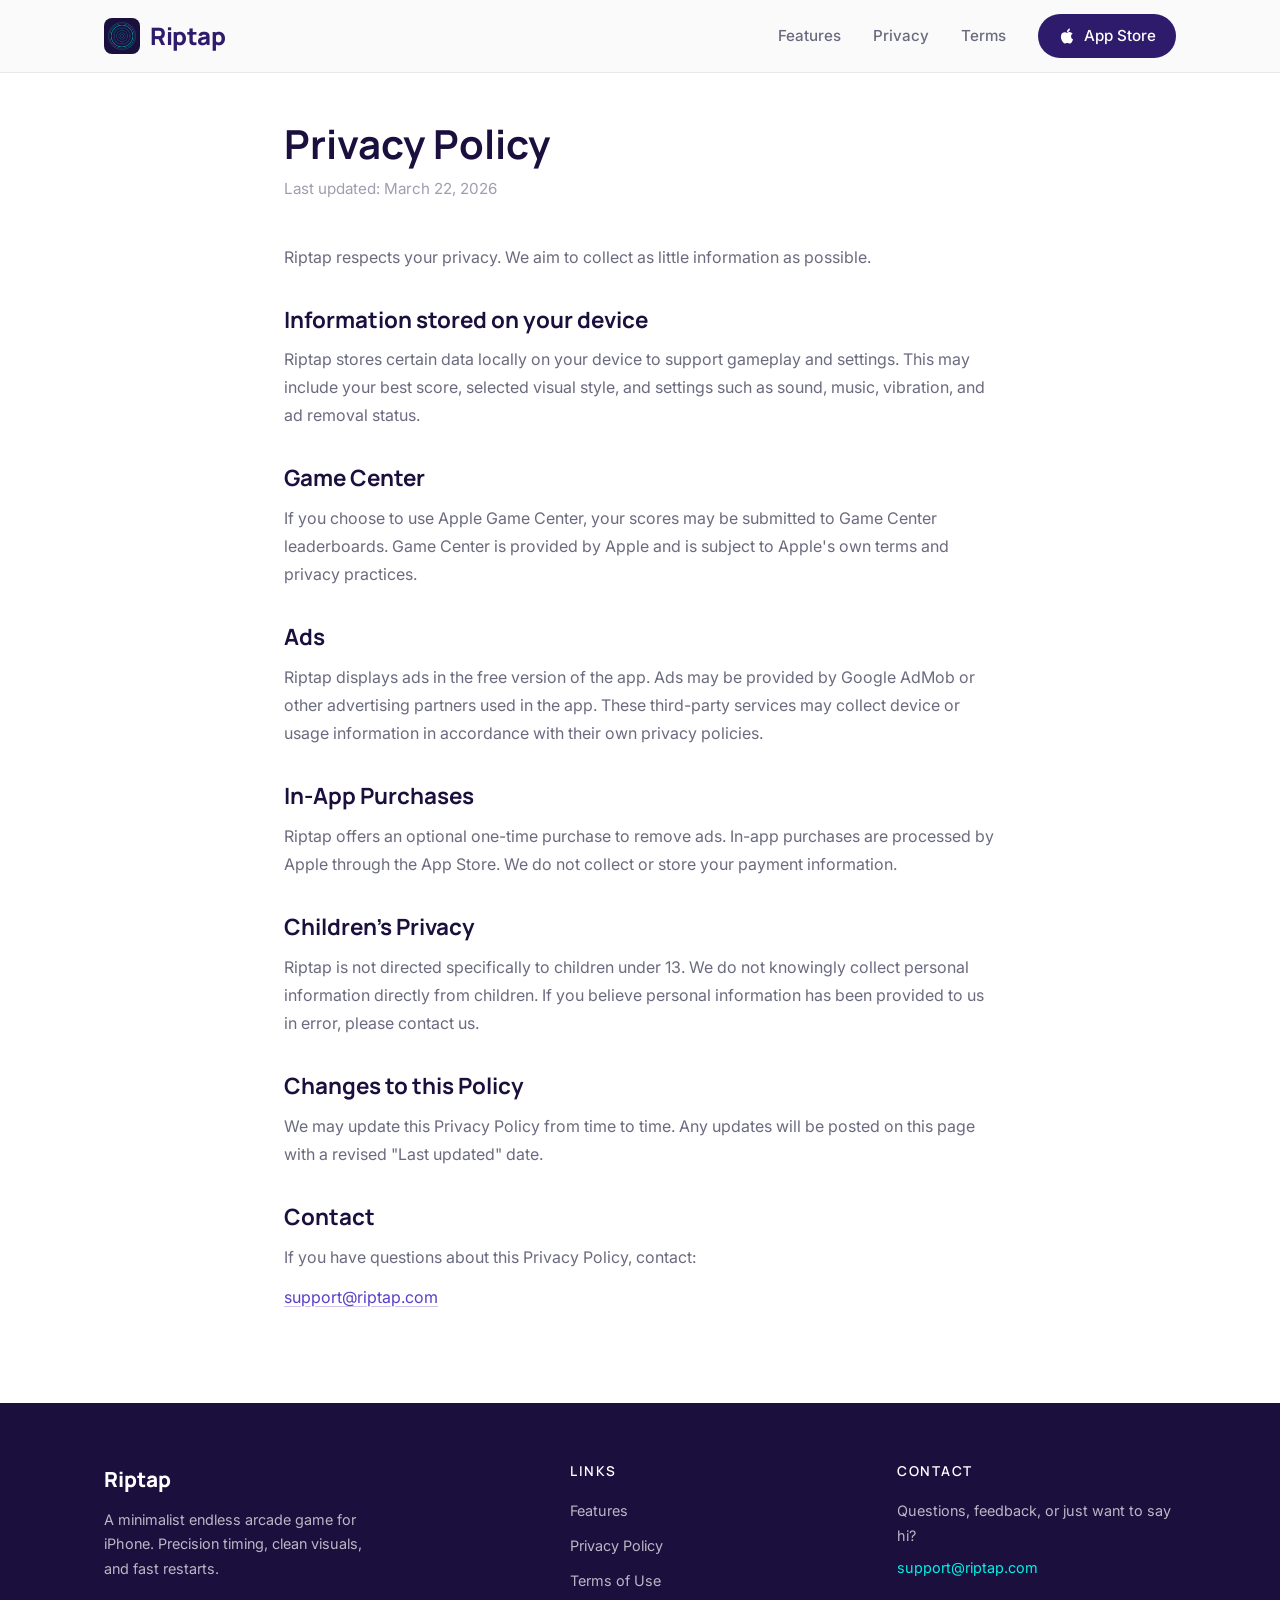
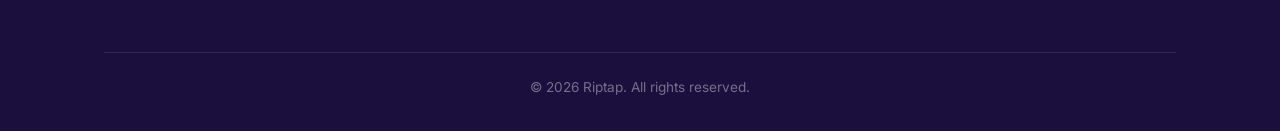
==== privacy.html @ d7c8e49d "Add app-ads.txt and update App Store links for launch Add Google AdMob app-ads.txt file and replace " ====
<!DOCTYPE html>
<html lang="en">
<head>
  <meta charset="UTF-8">
  <meta name="viewport" content="width=device-width, initial-scale=1.0">
  <title>Privacy Policy — Riptap</title>
  <meta name="description" content="Riptap Privacy Policy. Learn how we handle your data.">
  <link rel="icon" type="image/png" href="images/app-icon.png">
  <link rel="apple-touch-icon" href="images/app-icon.png">
  <link rel="preconnect" href="https://fonts.googleapis.com">
  <link rel="preconnect" href="https://fonts.gstatic.com" crossorigin>
  <link href="https://fonts.googleapis.com/css2?family=Inter:wght@400;500;600&family=Manrope:wght@700;800&display=swap" rel="stylesheet">
  <link rel="stylesheet" href="css/style.css">
</head>
<body>

  <!-- Navigation -->
  <nav class="nav">
    <div class="container">
      <a href="index.html" class="nav-brand"><img src="images/app-icon.png" alt="Riptap logo">Riptap</a>
      <div class="nav-links">
        <a href="index.html#showcase">Features</a>
        <a href="privacy.html">Privacy</a>
        <a href="terms.html">Terms</a>
        <a href="https://apps.apple.com/us/app/riptap/id6760952295" class="nav-cta">
          <svg viewBox="0 0 24 24" fill="currentColor"><path d="M18.71 19.5c-.83 1.24-1.71 2.45-3.05 2.47-1.34.03-1.77-.79-3.29-.79-1.53 0-2 .77-3.27.82-1.31.05-2.3-1.32-3.14-2.53C4.25 17 2.94 12.45 4.7 9.39c.87-1.52 2.43-2.48 4.12-2.51 1.28-.02 2.5.87 3.29.87.78 0 2.26-1.07 3.8-.91.65.03 2.47.26 3.64 1.98-.09.06-2.17 1.28-2.15 3.81.03 3.02 2.65 4.03 2.68 4.04-.03.07-.42 1.44-1.38 2.83M13 3.5c.73-.83 1.94-1.46 2.94-1.5.13 1.17-.34 2.35-1.04 3.19-.69.85-1.83 1.51-2.95 1.42-.15-1.15.41-2.35 1.05-3.11z"/></svg>
          App Store
        </a>
      </div>
      <button class="hamburger" aria-label="Toggle menu">
        <span></span>
        <span></span>
        <span></span>
      </button>
    </div>
  </nav>

  <!-- Mobile Menu -->
  <div class="mobile-menu">
    <a href="index.html#showcase">Features</a>
    <a href="privacy.html">Privacy</a>
    <a href="terms.html">Terms</a>
    <a href="https://apps.apple.com/us/app/riptap/id6760952295" class="btn-primary">
      <svg viewBox="0 0 24 24" fill="currentColor" width="22" height="22"><path d="M18.71 19.5c-.83 1.24-1.71 2.45-3.05 2.47-1.34.03-1.77-.79-3.29-.79-1.53 0-2 .77-3.27.82-1.31.05-2.3-1.32-3.14-2.53C4.25 17 2.94 12.45 4.7 9.39c.87-1.52 2.43-2.48 4.12-2.51 1.28-.02 2.5.87 3.29.87.78 0 2.26-1.07 3.8-.91.65.03 2.47.26 3.64 1.98-.09.06-2.17 1.28-2.15 3.81.03 3.02 2.65 4.03 2.68 4.04-.03.07-.42 1.44-1.38 2.83M13 3.5c.73-.83 1.94-1.46 2.94-1.5.13 1.17-.34 2.35-1.04 3.19-.69.85-1.83 1.51-2.95 1.42-.15-1.15.41-2.35 1.05-3.11z"/></svg>
      Download on App Store
    </a>
  </div>

  <!-- Privacy Policy Content -->
  <main class="legal-page">
    <div class="container">
      <h1>Privacy Policy</h1>
      <p class="legal-updated">Last updated: March 22, 2026</p>

      <p>Riptap respects your privacy. We aim to collect as little information as possible.</p>

      <h2>Information stored on your device</h2>
      <p>Riptap stores certain data locally on your device to support gameplay and settings. This may include your best score, selected visual style, and settings such as sound, music, vibration, and ad removal status.</p>

      <h2>Game Center</h2>
      <p>If you choose to use Apple Game Center, your scores may be submitted to Game Center leaderboards. Game Center is provided by Apple and is subject to Apple's own terms and privacy practices.</p>

      <h2>Ads</h2>
      <p>Riptap displays ads in the free version of the app. Ads may be provided by Google AdMob or other advertising partners used in the app. These third-party services may collect device or usage information in accordance with their own privacy policies.</p>

      <h2>In-App Purchases</h2>
      <p>Riptap offers an optional one-time purchase to remove ads. In-app purchases are processed by Apple through the App Store. We do not collect or store your payment information.</p>

      <h2>Children's Privacy</h2>
      <p>Riptap is not directed specifically to children under 13. We do not knowingly collect personal information directly from children. If you believe personal information has been provided to us in error, please contact us.</p>

      <h2>Changes to this Policy</h2>
      <p>We may update this Privacy Policy from time to time. Any updates will be posted on this page with a revised "Last updated" date.</p>

      <h2>Contact</h2>
      <p>If you have questions about this Privacy Policy, contact:</p>
      <p><a href="mailto:support@riptap.com">support@riptap.com</a></p>
    </div>
  </main>

  <!-- Footer -->
  <footer class="footer">
    <div class="container">
      <div class="footer-grid">
        <div>
          <div class="footer-brand">Riptap</div>
          <p class="footer-desc">A minimalist endless arcade game for iPhone. Precision timing, clean visuals, and fast restarts.</p>
        </div>
        <div class="footer-col">
          <h4>Links</h4>
          <a href="index.html#showcase">Features</a>
          <a href="privacy.html">Privacy Policy</a>
          <a href="terms.html">Terms of Use</a>
        </div>
        <div class="footer-col">
          <h4>Contact</h4>
          <p>Questions, feedback, or just want to say hi?</p>
          <a href="mailto:support@riptap.com" class="footer-email">support@riptap.com</a>
        </div>
      </div>
      <div class="footer-bottom">
        <span>&copy; 2026 Riptap. All rights reserved.</span>
      </div>
    </div>
  </footer>

  <script src="js/main.js"></script>
</body>
</html>
---- css/style.css ----
/* ============================================
   Riptap — Stylesheet
   Light theme with indigo/purple + neon cyan accents
   ============================================ */

:root {
  --bg: #FAFAFA;
  --bg-white: #FFFFFF;
  --bg-tint: #F3F1FC;           /* light purple tint for sections */
  --indigo: #1A0F3D;            /* dark indigo from app */
  --indigo-mid: #2E1B6B;        /* mid indigo */
  --purple: #5A3EC8;            /* vibrant purple */
  --cyan: #00F2E6;              /* neon cyan accent */
  --cyan-dark: #00C9BE;         /* slightly muted cyan */
  --text-primary: #1A1A2E;      /* near-black with purple tint */
  --text-secondary: #6B6B80;
  --text-muted: #9E9EB0;
  --border: rgba(26, 15, 61, 0.08);
  --radius: 12px;
  --radius-lg: 20px;
  --shadow: 0 2px 16px rgba(26, 15, 61, 0.06);
  --shadow-hover: 0 8px 32px rgba(26, 15, 61, 0.12);
  --transition: 0.3s ease;
}

/* --- Reset & Base --- */
*, *::before, *::after {
  margin: 0;
  padding: 0;
  box-sizing: border-box;
}

html {
  scroll-behavior: smooth;
  -webkit-text-size-adjust: 100%;
}

body {
  font-family: 'Inter', sans-serif;
  color: var(--text-primary);
  background: var(--bg);
  line-height: 1.6;
  overflow-x: hidden;
}

h1, h2, h3, h4 {
  font-family: 'Manrope', sans-serif;
  font-weight: 700;
  line-height: 1.2;
}

a {
  text-decoration: none;
  color: inherit;
}

img {
  max-width: 100%;
  display: block;
}

ul {
  list-style: none;
}

/* --- Container --- */
.container {
  width: 100%;
  max-width: 1120px;
  margin: 0 auto;
  padding: 0 24px;
}

/* --- Navigation --- */
.nav {
  position: fixed;
  top: 0;
  left: 0;
  right: 0;
  z-index: 1000;
  background: rgba(250, 250, 250, 0.9);
  backdrop-filter: blur(16px);
  -webkit-backdrop-filter: blur(16px);
  border-bottom: 1px solid var(--border);
}

.nav .container {
  display: flex;
  align-items: center;
  justify-content: space-between;
  height: 72px;
}

.nav-brand {
  display: flex;
  align-items: center;
  gap: 10px;
  font-family: 'Manrope', sans-serif;
  font-size: 1.5rem;
  font-weight: 800;
  color: var(--indigo-mid);
  letter-spacing: -0.5px;
}

.nav-brand img {
  width: 36px;
  height: 36px;
  border-radius: 8px;
}

.nav-links {
  display: flex;
  align-items: center;
  gap: 32px;
}

.nav-links a {
  font-size: 0.95rem;
  font-weight: 500;
  color: var(--text-secondary);
  transition: color var(--transition);
}

.nav-links a:hover {
  color: var(--indigo);
}

.nav-cta {
  display: inline-flex;
  align-items: center;
  gap: 8px;
  background: var(--indigo-mid);
  color: #FFFFFF !important;
  padding: 10px 20px;
  border-radius: 50px;
  font-size: 0.9rem;
  font-weight: 600;
  transition: background var(--transition), transform var(--transition), box-shadow var(--transition);
}

.nav-cta:hover {
  background: var(--purple);
  transform: translateY(-1px);
  box-shadow: 0 4px 16px rgba(90, 62, 200, 0.3);
}

.nav-cta svg {
  width: 18px;
  height: 18px;
}

/* Hamburger */
.hamburger {
  display: none;
  flex-direction: column;
  gap: 5px;
  background: none;
  border: none;
  cursor: pointer;
  padding: 4px;
}

.hamburger span {
  display: block;
  width: 24px;
  height: 2px;
  background: var(--indigo);
  border-radius: 2px;
  transition: transform var(--transition), opacity var(--transition);
}

.hamburger.active span:nth-child(1) {
  transform: translateY(7px) rotate(45deg);
}

.hamburger.active span:nth-child(2) {
  opacity: 0;
}

.hamburger.active span:nth-child(3) {
  transform: translateY(-7px) rotate(-45deg);
}

/* --- Hero Section --- */
.hero {
  position: relative;
  padding: 160px 0 100px;
  background: linear-gradient(180deg, var(--bg-white) 0%, var(--bg-tint) 100%);
  overflow: hidden;
}

.hero-content {
  text-align: center;
  max-width: 700px;
  margin: 0 auto;
  position: relative;
  z-index: 2;
}

.hero h1 {
  font-size: 3.5rem;
  letter-spacing: -1.5px;
  margin-bottom: 20px;
  color: var(--indigo);
}

.hero h1 .accent {
  background: linear-gradient(135deg, var(--purple) 0%, var(--cyan-dark) 100%);
  -webkit-background-clip: text;
  -webkit-text-fill-color: transparent;
  background-clip: text;
}

.hero p {
  font-size: 1.2rem;
  color: var(--text-secondary);
  max-width: 520px;
  margin: 0 auto 40px;
}

.hero-buttons {
  display: flex;
  justify-content: center;
  gap: 16px;
  flex-wrap: wrap;
}

.btn-primary {
  display: inline-flex;
  align-items: center;
  gap: 10px;
  background: var(--indigo-mid);
  color: #FFFFFF;
  padding: 16px 32px;
  border-radius: 50px;
  font-size: 1rem;
  font-weight: 600;
  transition: background var(--transition), transform var(--transition), box-shadow var(--transition);
  border: none;
  cursor: pointer;
}

.btn-primary:hover {
  background: var(--purple);
  transform: translateY(-2px);
  box-shadow: 0 8px 28px rgba(90, 62, 200, 0.35);
}

.btn-primary svg {
  width: 22px;
  height: 22px;
}

/* hero-app-icon removed — logo now in nav */

/* Background orbs */
.orb {
  position: absolute;
  border-radius: 50%;
  filter: blur(100px);
  pointer-events: none;
}

.orb-1 {
  width: 500px;
  height: 500px;
  background: var(--bg-tint);
  top: -150px;
  right: -200px;
  opacity: 0.8;
}

.orb-2 {
  width: 400px;
  height: 400px;
  background: rgba(0, 242, 230, 0.08);
  bottom: -150px;
  left: -150px;
  opacity: 1;
}

/* --- Showcase Section (Features + Screenshots merged) --- */
.showcase {
  padding: 100px 0;
  background: var(--bg-white);
}

.showcase .section-header {
  text-align: center;
  margin-bottom: 64px;
}

.showcase .section-header h2 {
  font-size: 2.5rem;
  letter-spacing: -0.5px;
  margin-bottom: 12px;
  color: var(--indigo);
}

.showcase .section-header p {
  font-size: 1.1rem;
  color: var(--text-secondary);
  max-width: 500px;
  margin: 0 auto;
}

.showcase-row {
  display: grid;
  grid-template-columns: 1fr 1fr;
  gap: 64px;
  align-items: center;
}

.showcase-row.reverse {
  direction: rtl;
}

.showcase-row.reverse > * {
  direction: ltr;
}

.showcase-details {
  display: flex;
  flex-direction: column;
  gap: 28px;
}

.showcase-item {
  display: flex;
  gap: 16px;
  align-items: flex-start;
}

.showcase-icon {
  flex-shrink: 0;
  width: 48px;
  height: 48px;
  background: var(--bg-tint);
  border: 1px solid var(--border);
  border-radius: 14px;
  display: flex;
  align-items: center;
  justify-content: center;
  color: var(--cyan-dark);
}

.showcase-item h3 {
  font-size: 1.1rem;
  margin-bottom: 4px;
  color: var(--indigo);
}

.showcase-item p {
  font-size: 0.95rem;
  color: var(--text-secondary);
  line-height: 1.6;
}

.showcase-screenshot {
  display: flex;
  justify-content: center;
}

.screenshot-placeholder {
  width: 280px;
  height: 560px;
  background: linear-gradient(160deg, var(--indigo), #2E1B6B);
  border-radius: 32px;
  display: flex;
  align-items: center;
  justify-content: center;
  color: rgba(255, 255, 255, 0.35);
  font-family: 'Manrope', sans-serif;
  font-size: 1rem;
  font-weight: 600;
  box-shadow: 0 20px 60px rgba(26, 15, 61, 0.2);
  position: relative;
  overflow: hidden;
}

.screenshot-placeholder::before {
  content: '';
  position: absolute;
  top: 0;
  left: 0;
  right: 0;
  height: 36px;
  background: rgba(0, 0, 0, 0.15);
  border-radius: 32px 32px 0 0;
}

/* Carousel within showcase */
.carousel {
  position: relative;
  width: 320px;
  overflow: hidden;
}

.carousel-track {
  display: flex;
  transition: transform 0.5s ease;
}

.carousel-slide {
  flex: 0 0 100%;
  display: flex;
  justify-content: center;
}

.carousel-dots {
  display: flex;
  justify-content: center;
  gap: 8px;
  margin-top: 20px;
}

.carousel-dot {
  width: 8px;
  height: 8px;
  border-radius: 50%;
  background: var(--text-muted);
  border: none;
  cursor: pointer;
  transition: background var(--transition), transform var(--transition);
  padding: 0;
}

.carousel-dot.active {
  background: var(--purple);
  transform: scale(1.3);
}

/* --- Footer --- */
.footer {
  padding: 60px 0 32px;
  background: var(--indigo);
  color: rgba(255, 255, 255, 0.7);
}

.footer-grid {
  display: grid;
  grid-template-columns: 1.5fr 1fr 1fr;
  gap: 48px;
  margin-bottom: 48px;
}

.footer-brand {
  font-family: 'Manrope', sans-serif;
  font-size: 1.3rem;
  font-weight: 800;
  color: #FFFFFF;
  margin-bottom: 12px;
}

.footer-desc {
  font-size: 0.9rem;
  max-width: 280px;
  line-height: 1.7;
}

.footer-col h4 {
  color: #FFFFFF;
  font-size: 0.85rem;
  margin-bottom: 20px;
  text-transform: uppercase;
  letter-spacing: 1.5px;
  font-weight: 600;
}

.footer-col a {
  display: block;
  font-size: 0.9rem;
  margin-bottom: 12px;
  transition: color var(--transition);
}

.footer-col a:hover {
  color: var(--cyan);
}

.footer-col p {
  font-size: 0.9rem;
  margin-bottom: 8px;
  line-height: 1.7;
}

.footer-email {
  color: var(--cyan) !important;
  transition: opacity var(--transition);
}

.footer-email:hover {
  opacity: 0.8;
}

.footer-bottom {
  border-top: 1px solid rgba(255, 255, 255, 0.1);
  padding-top: 24px;
  text-align: center;
  font-size: 0.85rem;
  color: rgba(255, 255, 255, 0.4);
}

/* --- Legal Pages (Privacy, Terms) --- */
.legal-page {
  padding: 120px 0 80px;
  min-height: 100vh;
  background: var(--bg-white);
}

.legal-page .container {
  max-width: 760px;
}

.legal-page h1 {
  font-size: 2.5rem;
  margin-bottom: 8px;
  color: var(--indigo);
}

.legal-page .legal-updated {
  color: var(--text-muted);
  font-size: 0.95rem;
  margin-bottom: 40px;
}

.legal-page h2 {
  font-size: 1.4rem;
  margin-top: 36px;
  margin-bottom: 12px;
  color: var(--indigo);
}

.legal-page p,
.legal-page li {
  font-size: 1rem;
  line-height: 1.75;
  color: var(--text-secondary);
  margin-bottom: 12px;
}

.legal-page ul {
  list-style: disc;
  padding-left: 24px;
  margin-bottom: 16px;
}

.legal-page ul li::marker {
  color: var(--purple);
}

.legal-page a {
  color: var(--purple);
  text-decoration: underline;
  text-decoration-color: rgba(90, 62, 200, 0.3);
  text-underline-offset: 3px;
}

.legal-page a:hover {
  text-decoration-color: var(--purple);
}

/* --- Scroll Reveal Animation --- */
.reveal {
  opacity: 0;
  transform: translateY(30px);
  transition: opacity 0.6s ease, transform 0.6s ease;
}

.reveal.visible {
  opacity: 1;
  transform: translateY(0);
}

/* --- Mobile Menu --- */
.mobile-menu {
  display: none;
  position: fixed;
  top: 72px;
  left: 0;
  right: 0;
  bottom: 0;
  background: rgba(250, 250, 250, 0.97);
  backdrop-filter: blur(16px);
  -webkit-backdrop-filter: blur(16px);
  z-index: 999;
  flex-direction: column;
  align-items: center;
  justify-content: center;
  gap: 32px;
}

.mobile-menu.open {
  display: flex;
}

.mobile-menu a {
  font-family: 'Manrope', sans-serif;
  font-size: 1.5rem;
  font-weight: 600;
  color: var(--indigo);
  transition: color var(--transition);
}

.mobile-menu a:hover {
  color: var(--purple);
}

/* --- Responsive --- */

@media (max-width: 768px) {
  .nav-links {
    display: none;
  }

  .hamburger {
    display: flex;
  }

  .hero {
    padding: 130px 0 80px;
  }

  .hero h1 {
    font-size: 2.5rem;
  }

  .hero p {
    font-size: 1.05rem;
  }

  .showcase .section-header h2 {
    font-size: 2rem;
  }

  .showcase-row {
    grid-template-columns: 1fr;
    gap: 48px;
  }

  .showcase-row.reverse {
    direction: ltr;
  }

  .showcase-screenshot {
    order: -1;
  }

  .carousel {
    margin: 0 auto;
  }

  .footer-grid {
    grid-template-columns: 1fr;
    gap: 32px;
  }

  .footer-bottom {
    text-align: center;
  }

  .screenshot-placeholder {
    width: 240px;
    height: 480px;
  }

  .carousel {
    width: 280px;
  }

  .legal-page h1 {
    font-size: 2rem;
  }
}

@media (max-width: 480px) {
  .hero h1 {
    font-size: 2rem;
  }

  .hero p {
    font-size: 0.95rem;
  }

  .showcase .section-header h2 {
    font-size: 1.75rem;
  }

  .screenshot-placeholder {
    width: 200px;
    height: 400px;
  }

  .carousel {
    width: 240px;
  }
}
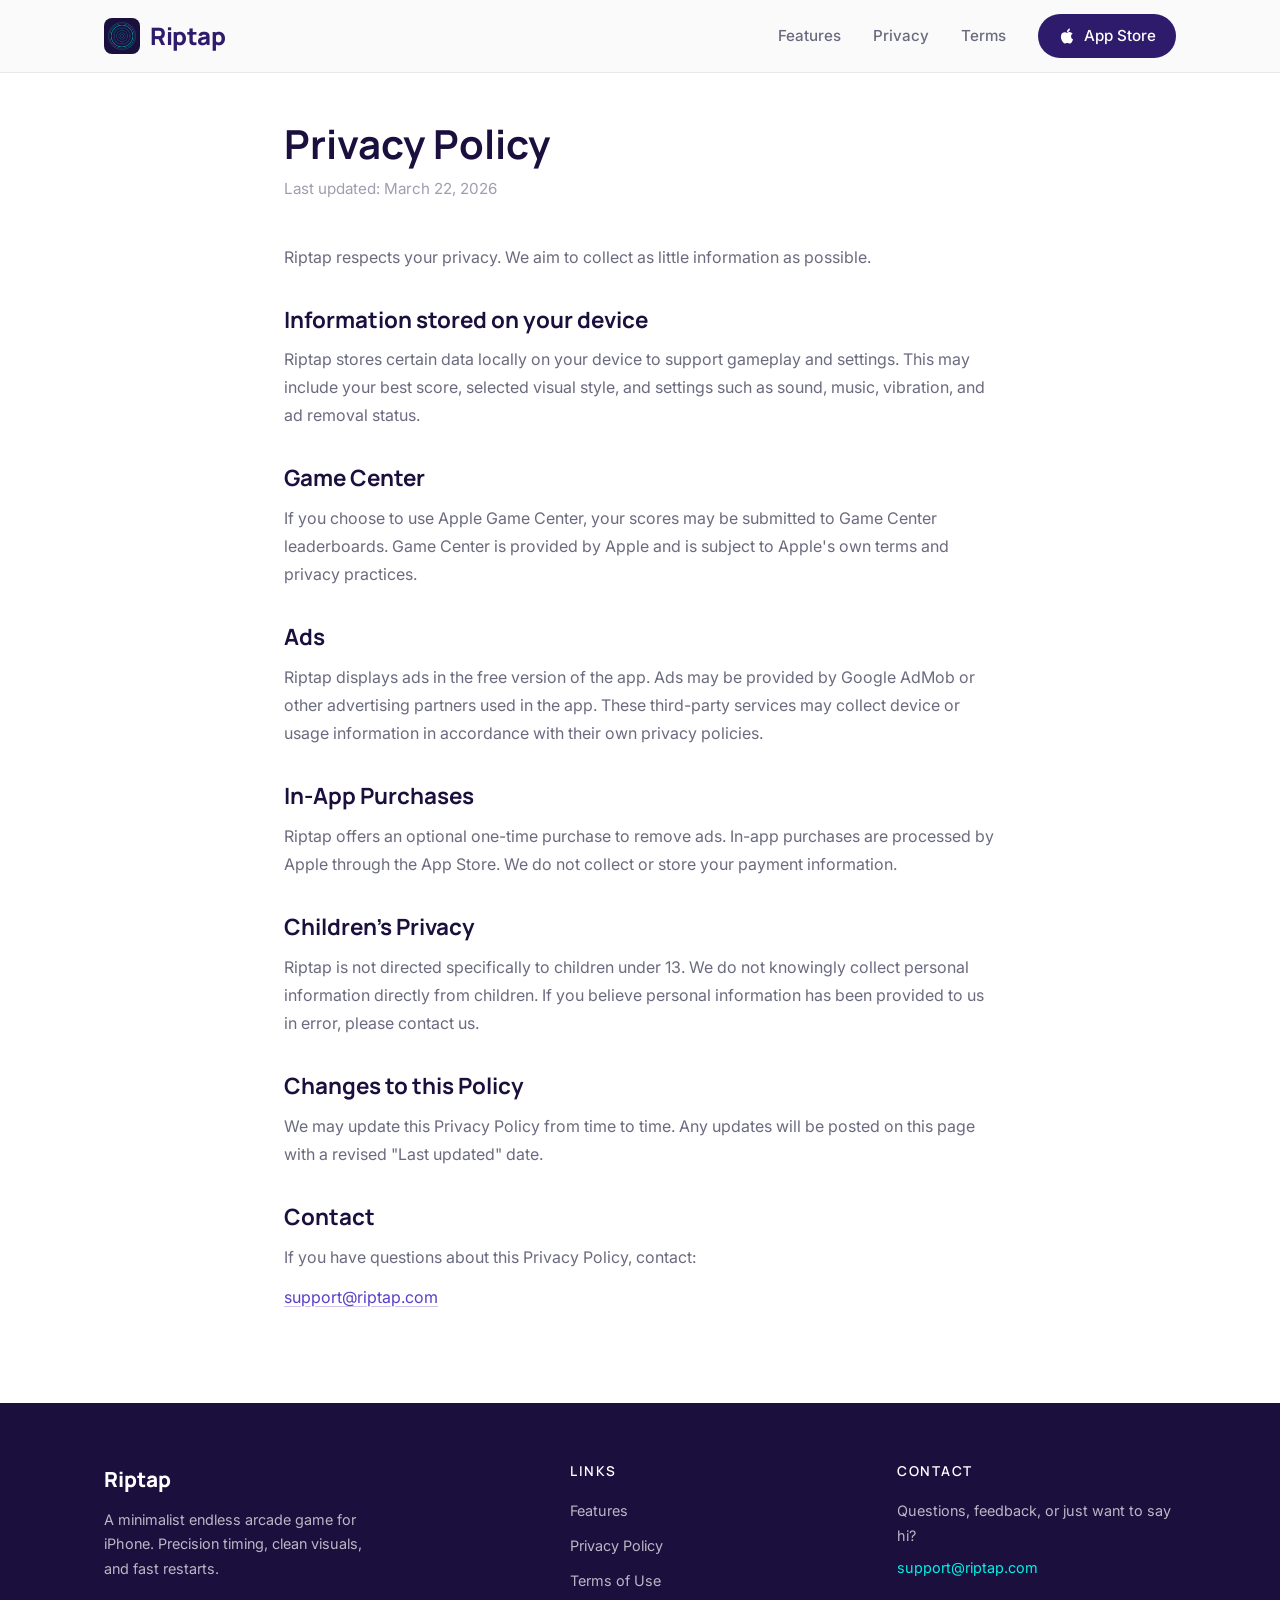
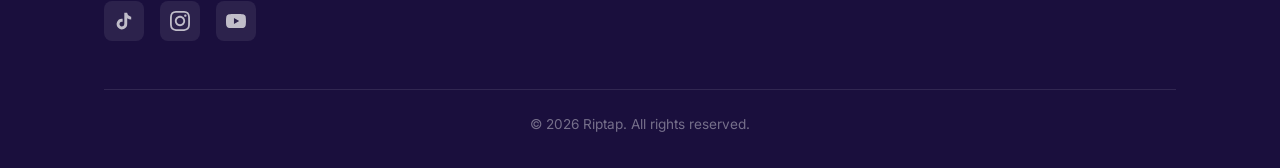
==== commit 53051403: "Add social media links to footer Add TikTok, Instagram, and YouTube icons with links to the footer a" ====
--- a/privacy.html
+++ b/privacy.html
@@ -85,6 +85,23 @@
         <div>
           <div class="footer-brand">Riptap</div>
           <p class="footer-desc">A minimalist endless arcade game for iPhone. Precision timing, clean visuals, and fast restarts.</p>
+          <div class="footer-social">
+            <a href="https://www.tiktok.com/@riptapgame" target="_blank" rel="noopener noreferrer" aria-label="TikTok">
+              <svg width="20" height="20" viewBox="0 0 24 24" fill="currentColor">
+                <path d="M19.59 6.69a4.83 4.83 0 0 1-3.77-4.25V2h-3.45v13.67a2.89 2.89 0 0 1-5.2 1.74 2.89 2.89 0 0 1 2.31-4.64 2.93 2.93 0 0 1 .88.13V9.4a6.84 6.84 0 0 0-1-.05A6.33 6.33 0 0 0 5 20.1a6.34 6.34 0 0 0 10.86-4.43v-7a8.16 8.16 0 0 0 4.77 1.52v-3.4a4.85 4.85 0 0 1-1-.1z"/>
+              </svg>
+            </a>
+            <a href="https://www.instagram.com/riptapgame/" target="_blank" rel="noopener noreferrer" aria-label="Instagram">
+              <svg width="20" height="20" viewBox="0 0 24 24" fill="currentColor">
+                <path d="M12 2.163c3.204 0 3.584.012 4.85.07 3.252.148 4.771 1.691 4.919 4.919.058 1.265.069 1.645.069 4.849 0 3.205-.012 3.584-.069 4.849-.149 3.225-1.664 4.771-4.919 4.919-1.266.058-1.644.07-4.85.07-3.204 0-3.584-.012-4.849-.07-3.26-.149-4.771-1.699-4.919-4.92-.058-1.265-.07-1.644-.07-4.849 0-3.204.013-3.583.07-4.849.149-3.227 1.664-4.771 4.919-4.919 1.266-.057 1.645-.069 4.849-.069zm0-2.163c-3.259 0-3.667.014-4.947.072-4.358.2-6.78 2.618-6.98 6.98-.059 1.281-.073 1.689-.073 4.948 0 3.259.014 3.668.072 4.948.2 4.358 2.618 6.78 6.98 6.98 1.281.058 1.689.072 4.948.072 3.259 0 3.668-.014 4.948-.072 4.354-.2 6.782-2.618 6.979-6.98.059-1.28.073-1.689.073-4.948 0-3.259-.014-3.667-.072-4.947-.196-4.354-2.617-6.78-6.979-6.98-1.281-.059-1.69-.073-4.949-.073zm0 5.838c-3.403 0-6.162 2.759-6.162 6.162s2.759 6.163 6.162 6.163 6.162-2.759 6.162-6.163c0-3.403-2.759-6.162-6.162-6.162zm0 10.162c-2.209 0-4-1.79-4-4 0-2.209 1.791-4 4-4s4 1.791 4 4c0 2.21-1.791 4-4 4zm6.406-11.845c-.796 0-1.441.645-1.441 1.44s.645 1.44 1.441 1.44c.795 0 1.439-.645 1.439-1.44s-.644-1.44-1.439-1.44z"/>
+              </svg>
+            </a>
+            <a href="https://www.youtube.com/@riptapgame" target="_blank" rel="noopener noreferrer" aria-label="YouTube">
+              <svg width="20" height="20" viewBox="0 0 24 24" fill="currentColor">
+                <path d="M23.498 6.186a3.016 3.016 0 0 0-2.122-2.136C19.505 3.545 12 3.545 12 3.545s-7.505 0-9.377.505A3.017 3.017 0 0 0 .502 6.186C0 8.07 0 12 0 12s0 3.93.502 5.814a3.016 3.016 0 0 0 2.122 2.136c1.871.505 9.376.505 9.376.505s7.505 0 9.377-.505a3.015 3.015 0 0 0 2.122-2.136C24 15.93 24 12 24 12s0-3.93-.502-5.814zM9.545 15.568V8.432L15.818 12l-6.273 3.568z"/>
+              </svg>
+            </a>
+          </div>
         </div>
         <div class="footer-col">
           <h4>Links</h4>
--- a/css/style.css
+++ b/css/style.css
@@ -493,6 +493,30 @@
   opacity: 0.8;
 }
 
+.footer-social {
+  display: flex;
+  gap: 16px;
+  margin-top: 20px;
+}
+
+.footer-social a {
+  display: flex;
+  align-items: center;
+  justify-content: center;
+  width: 40px;
+  height: 40px;
+  background: rgba(255, 255, 255, 0.08);
+  border-radius: 8px;
+  color: rgba(255, 255, 255, 0.7);
+  transition: background var(--transition), color var(--transition), transform var(--transition);
+}
+
+.footer-social a:hover {
+  background: rgba(0, 242, 230, 0.15);
+  color: var(--cyan);
+  transform: translateY(-2px);
+}
+
 .footer-bottom {
   border-top: 1px solid rgba(255, 255, 255, 0.1);
   padding-top: 24px;
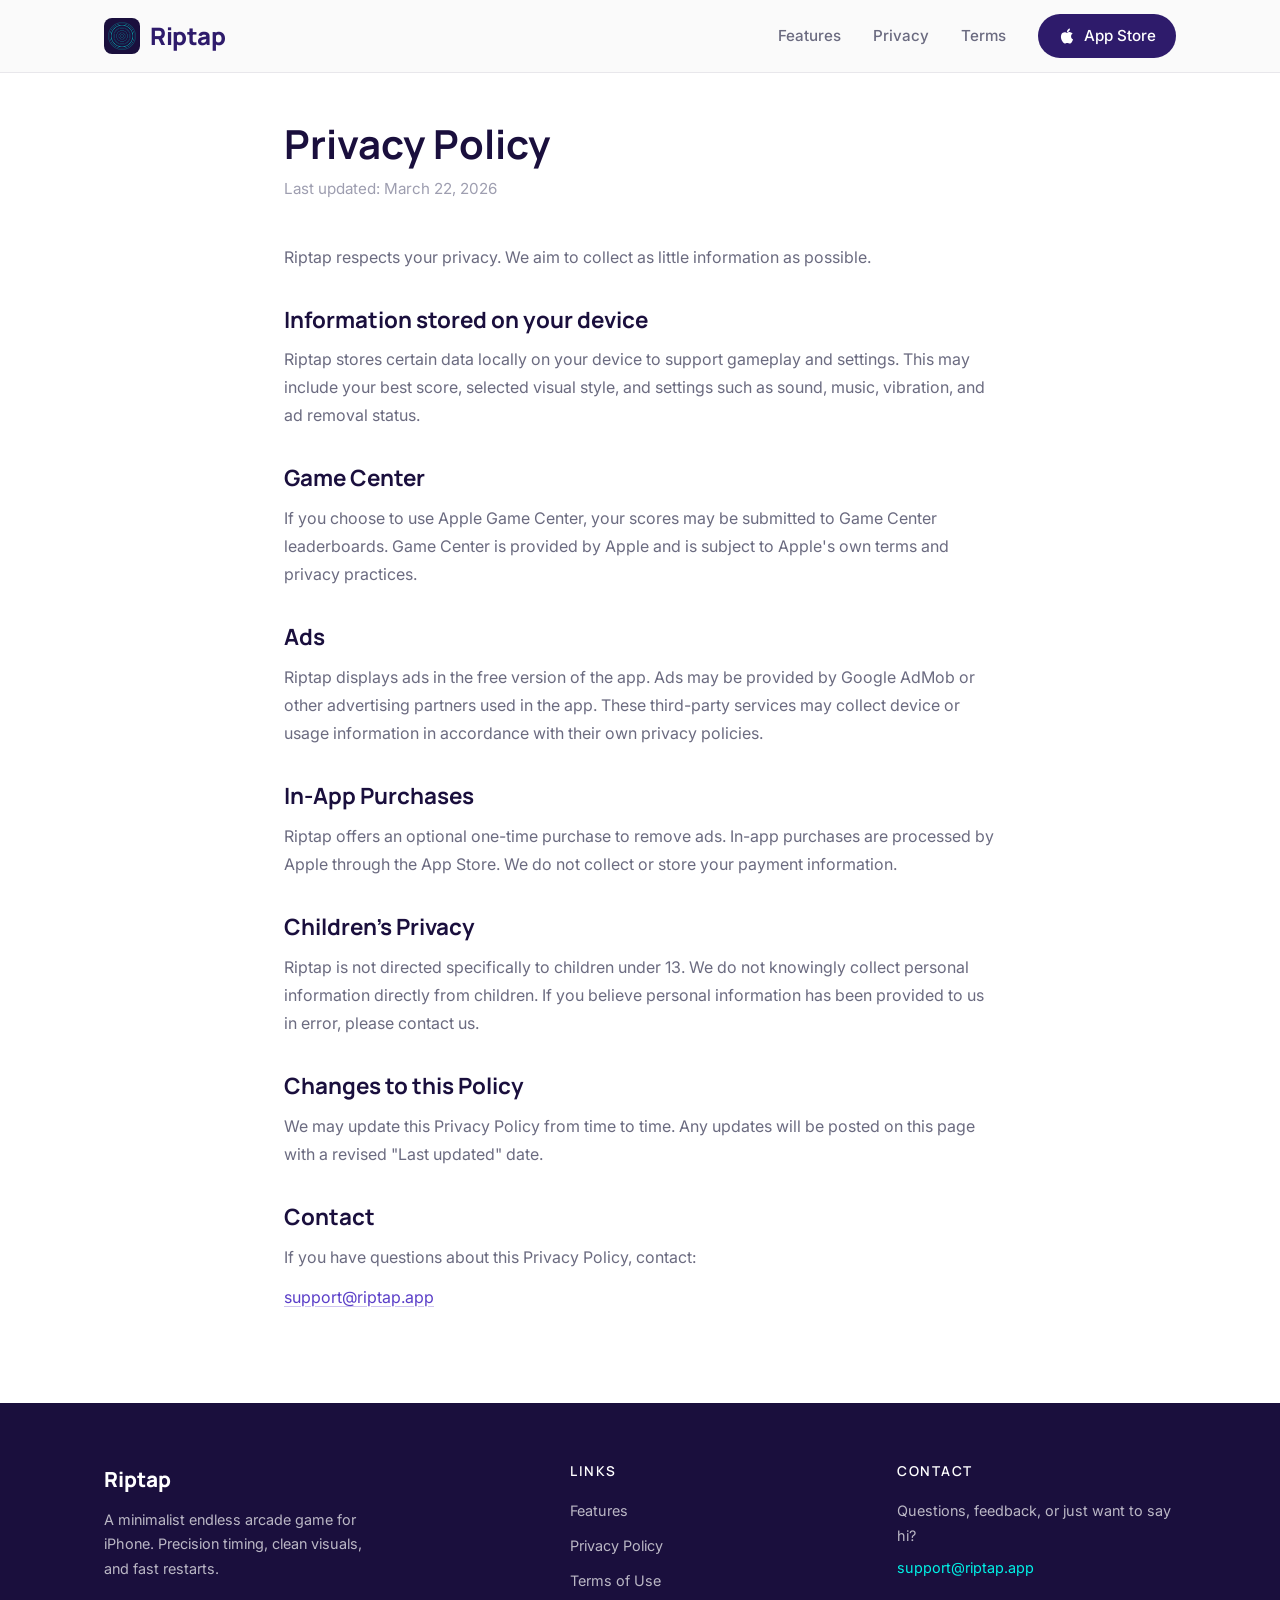
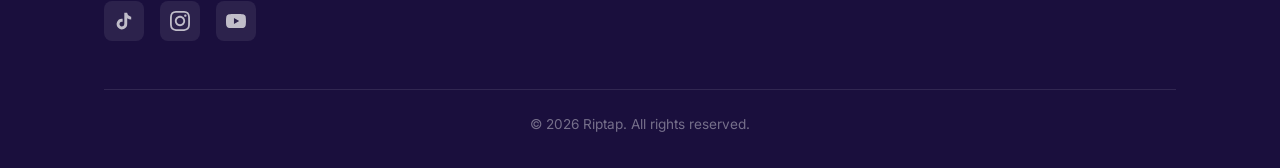
==== commit 2459219e: "Migrate website from riptap.com to riptap.app" ====
--- a/privacy.html
+++ b/privacy.html
@@ -74,7 +74,7 @@
 
       <h2>Contact</h2>
       <p>If you have questions about this Privacy Policy, contact:</p>
-      <p><a href="mailto:support@riptap.com">support@riptap.com</a></p>
+      <p><a href="mailto:support@riptap.app">support@riptap.app</a></p>
     </div>
   </main>
 
@@ -112,7 +112,7 @@
         <div class="footer-col">
           <h4>Contact</h4>
           <p>Questions, feedback, or just want to say hi?</p>
-          <a href="mailto:support@riptap.com" class="footer-email">support@riptap.com</a>
+          <a href="mailto:support@riptap.app" class="footer-email">support@riptap.app</a>
         </div>
       </div>
       <div class="footer-bottom">
--- a/css/style.css
+++ b/css/style.css
@@ -359,6 +359,7 @@
 .showcase-screenshot {
   display: flex;
   justify-content: center;
+  align-items: center;
 }
 
 .screenshot-placeholder {
@@ -389,10 +390,20 @@
   border-radius: 32px 32px 0 0;
 }
 
+.screenshot-img {
+  width: 100%;
+  max-width: 320px;
+  height: auto;
+  border-radius: 24px;
+  box-shadow: 0 20px 60px rgba(26, 15, 61, 0.25);
+  display: block;
+}
+
 /* Carousel within showcase */
 .carousel {
   position: relative;
-  width: 320px;
+  width: 100%;
+  max-width: 400px;
   overflow: hidden;
 }
 
@@ -405,29 +416,44 @@
   flex: 0 0 100%;
   display: flex;
   justify-content: center;
+  align-items: center;
 }
 
 .carousel-dots {
   display: flex;
   justify-content: center;
-  gap: 8px;
-  margin-top: 20px;
+  gap: 12px;
+  margin-top: 28px;
+  margin-bottom: 20px;
 }
 
 .carousel-dot {
-  width: 8px;
-  height: 8px;
+  width: 10px;
+  height: 10px;
+  border-radius: 50%;
+  background: transparent;
+  border: none;
+  cursor: pointer;
+  padding: 8px;
+  position: relative;
+}
+
+.carousel-dot::before {
+  content: '';
+  position: absolute;
+  top: 50%;
+  left: 50%;
+  transform: translate(-50%, -50%);
+  width: 10px;
+  height: 10px;
   border-radius: 50%;
   background: var(--text-muted);
-  border: none;
-  cursor: pointer;
   transition: background var(--transition), transform var(--transition);
-  padding: 0;
-}
-
-.carousel-dot.active {
+}
+
+.carousel-dot.active::before {
   background: var(--purple);
-  transform: scale(1.3);
+  transform: translate(-50%, -50%) scale(1.3);
 }
 
 /* --- Footer --- */
@@ -688,8 +714,18 @@
     height: 480px;
   }
 
+  .screenshot-img {
+    max-width: 280px;
+  }
+
   .carousel {
-    width: 280px;
+    max-width: 300px;
+  }
+
+  .carousel-dots {
+    gap: 10px;
+    margin-top: 24px;
+    margin-bottom: 18px;
   }
 
   .legal-page h1 {
@@ -715,7 +751,28 @@
     height: 400px;
   }
 
+  .screenshot-img {
+    max-width: 240px;
+  }
+
   .carousel {
-    width: 240px;
-  }
-}
+    max-width: 260px;
+  }
+
+  .carousel-dots {
+    gap: 8px;
+    margin-top: 20px;
+    margin-bottom: 16px;
+  }
+
+  .carousel-dot {
+    padding: 6px;
+    width: 8px;
+    height: 8px;
+  }
+
+  .carousel-dot::before {
+    width: 8px;
+    height: 8px;
+  }
+}
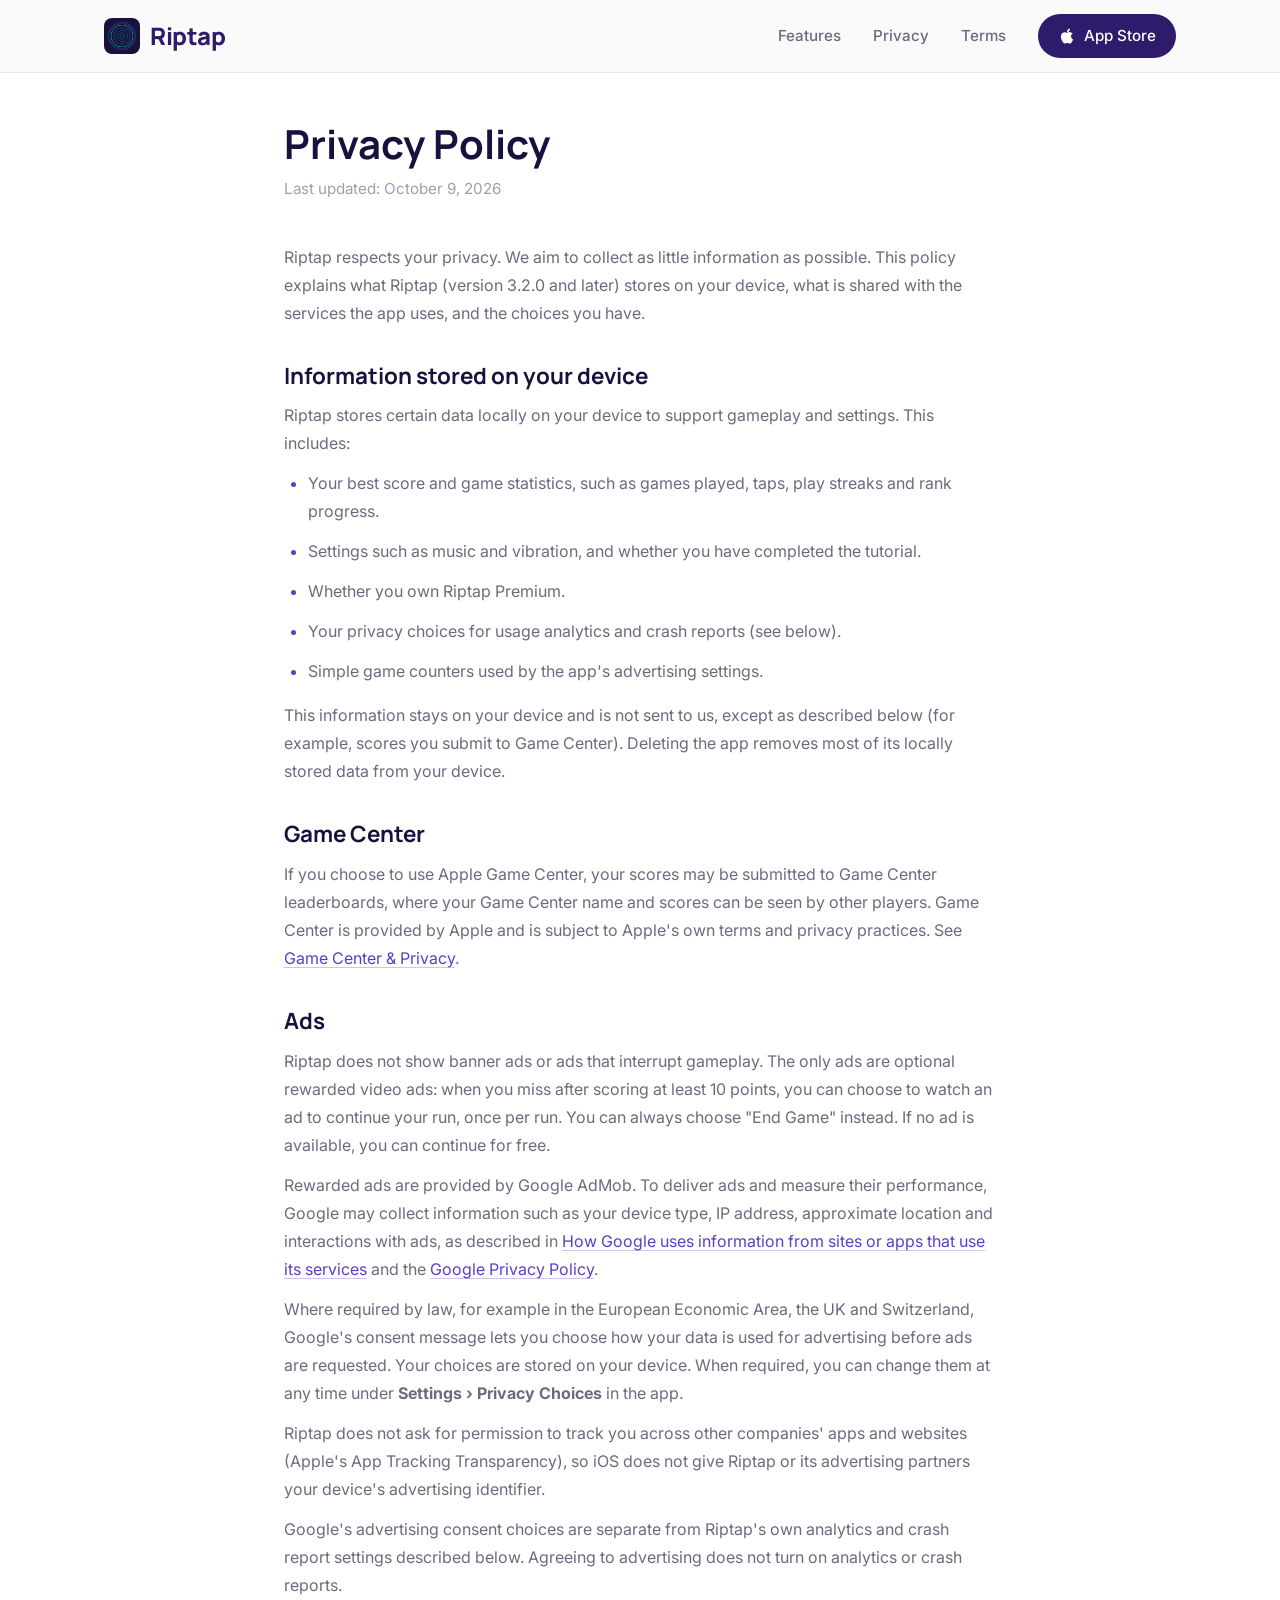
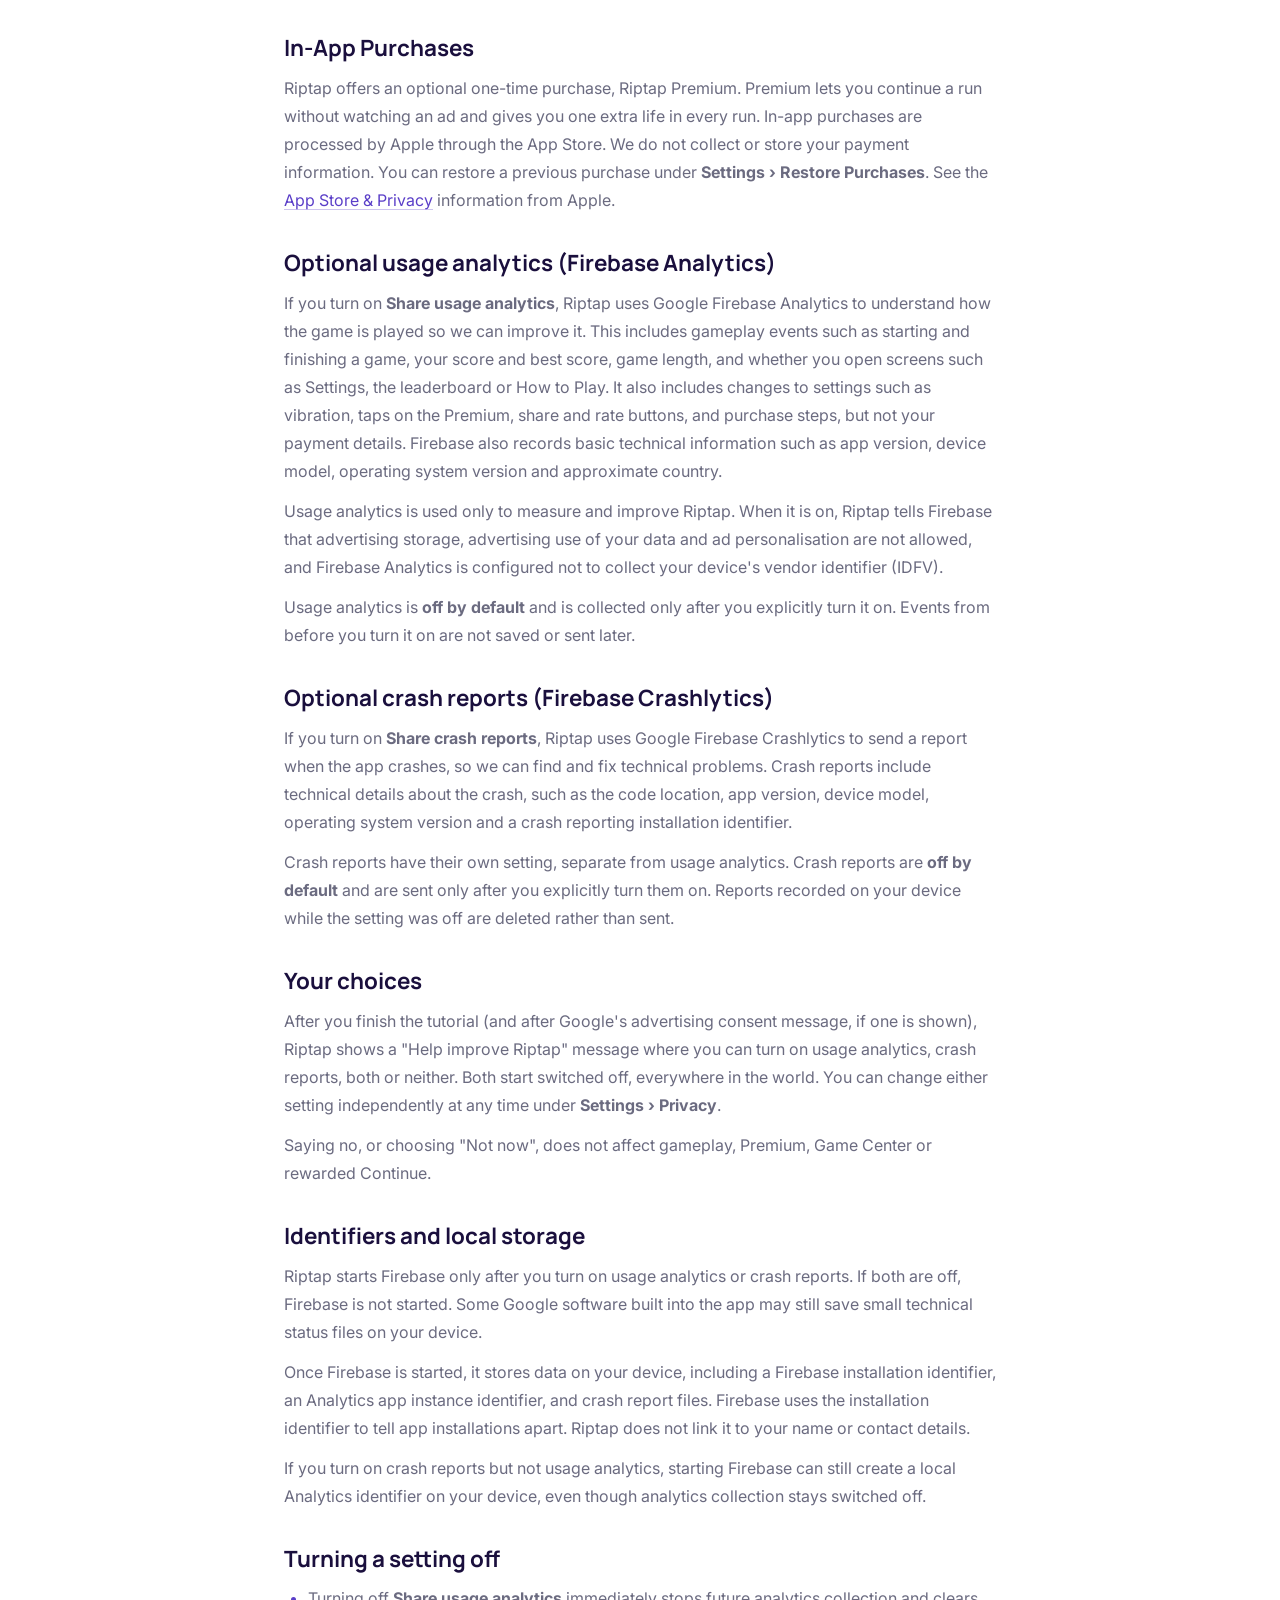
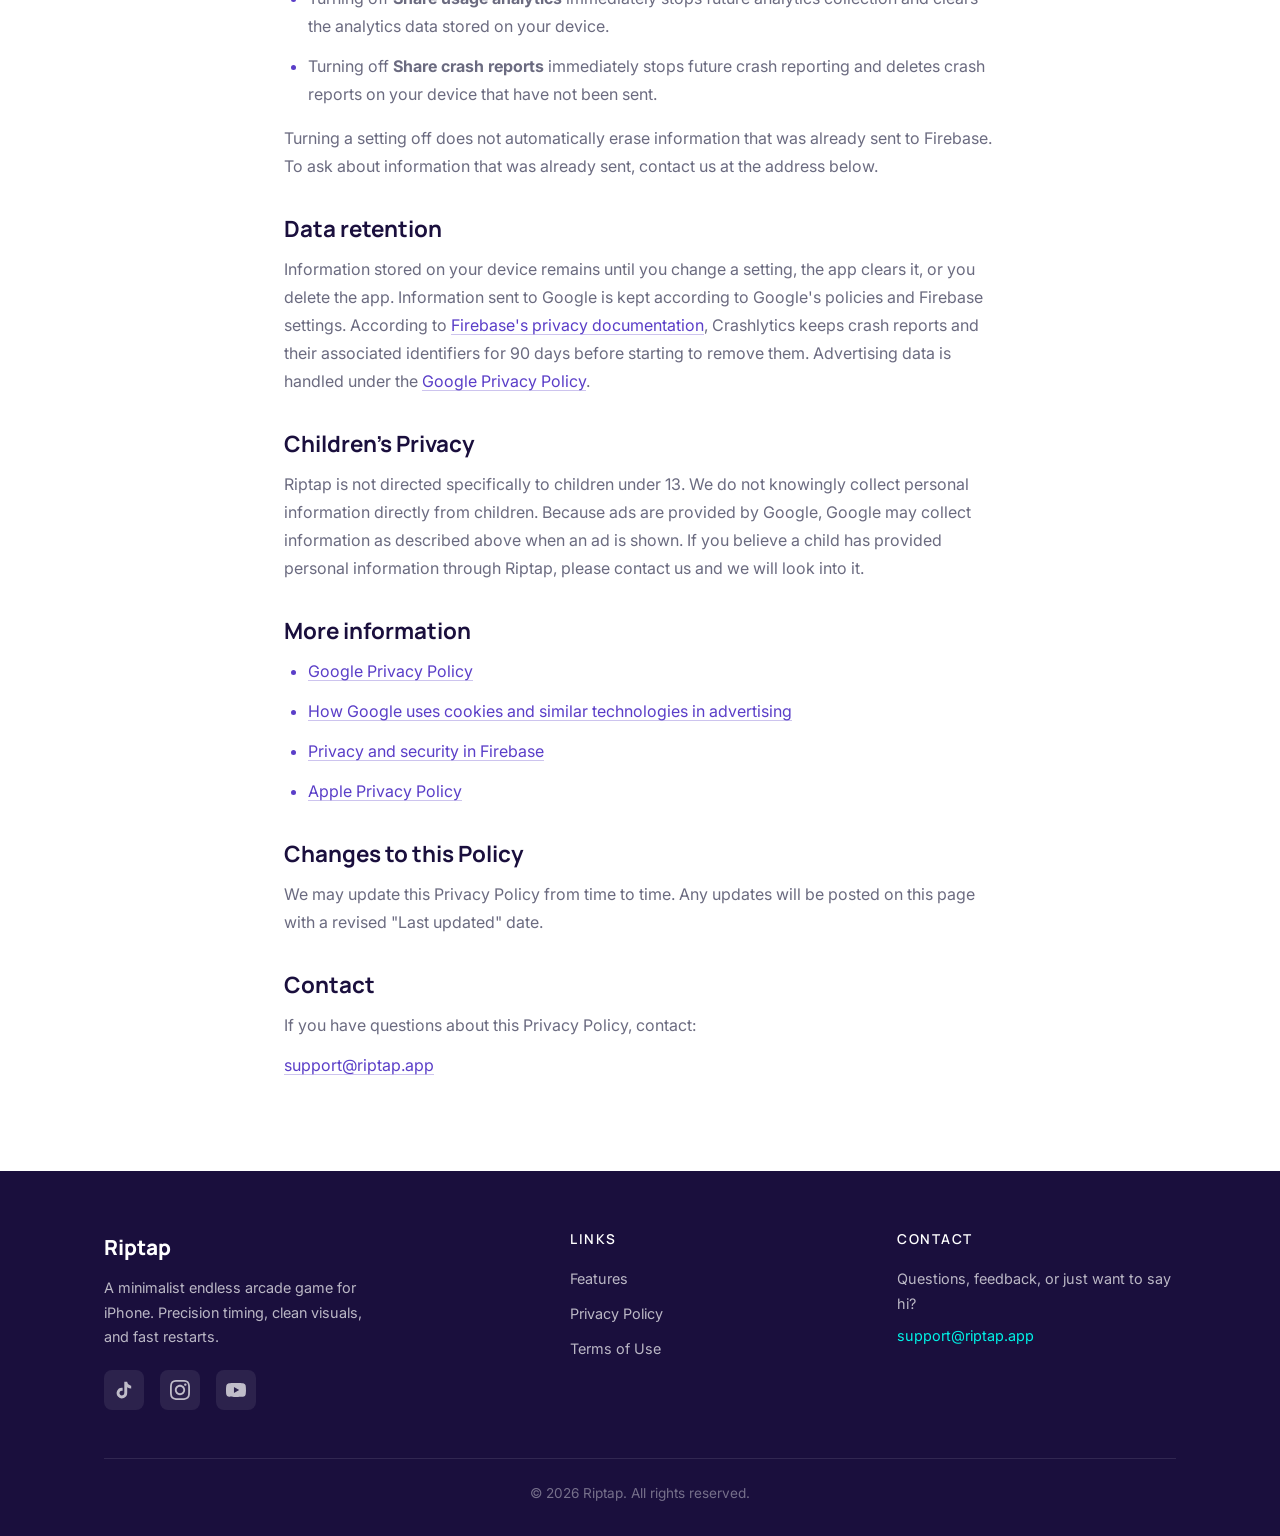
==== commit 3d1a35cb: "Update privacy policy for Riptap 3.2.0 (optional analytics, crash reports, rewarded ads, Premium)" ====
--- a/privacy.html
+++ b/privacy.html
@@ -50,24 +50,72 @@
   <main class="legal-page">
     <div class="container">
       <h1>Privacy Policy</h1>
-      <p class="legal-updated">Last updated: March 22, 2026</p>
+      <p class="legal-updated">Last updated: October 9, 2026</p>
 
-      <p>Riptap respects your privacy. We aim to collect as little information as possible.</p>
+      <p>Riptap respects your privacy. We aim to collect as little information as possible. This policy explains what Riptap (version 3.2.0 and later) stores on your device, what is shared with the services the app uses, and the choices you have.</p>
 
       <h2>Information stored on your device</h2>
-      <p>Riptap stores certain data locally on your device to support gameplay and settings. This may include your best score, selected visual style, and settings such as sound, music, vibration, and ad removal status.</p>
+      <p>Riptap stores certain data locally on your device to support gameplay and settings. This includes:</p>
+      <ul>
+        <li>Your best score and game statistics, such as games played, taps, play streaks and rank progress.</li>
+        <li>Settings such as music and vibration, and whether you have completed the tutorial.</li>
+        <li>Whether you own Riptap Premium.</li>
+        <li>Your privacy choices for usage analytics and crash reports (see below).</li>
+        <li>Simple game counters used by the app's advertising settings.</li>
+      </ul>
+      <p>This information stays on your device and is not sent to us, except as described below (for example, scores you submit to Game Center). Deleting the app removes most of its locally stored data from your device.</p>
 
       <h2>Game Center</h2>
-      <p>If you choose to use Apple Game Center, your scores may be submitted to Game Center leaderboards. Game Center is provided by Apple and is subject to Apple's own terms and privacy practices.</p>
+      <p>If you choose to use Apple Game Center, your scores may be submitted to Game Center leaderboards, where your Game Center name and scores can be seen by other players. Game Center is provided by Apple and is subject to Apple's own terms and privacy practices. See <a href="https://www.apple.com/legal/privacy/data/en/game-center/" target="_blank" rel="noopener noreferrer">Game Center &amp; Privacy</a>.</p>
 
       <h2>Ads</h2>
-      <p>Riptap displays ads in the free version of the app. Ads may be provided by Google AdMob or other advertising partners used in the app. These third-party services may collect device or usage information in accordance with their own privacy policies.</p>
+      <p>Riptap does not show banner ads or ads that interrupt gameplay. The only ads are optional rewarded video ads: when you miss after scoring at least 10 points, you can choose to watch an ad to continue your run, once per run. You can always choose "End Game" instead. If no ad is available, you can continue for free.</p>
+      <p>Rewarded ads are provided by Google AdMob. To deliver ads and measure their performance, Google may collect information such as your device type, IP address, approximate location and interactions with ads, as described in <a href="https://policies.google.com/technologies/partner-sites" target="_blank" rel="noopener noreferrer">How Google uses information from sites or apps that use its services</a> and the <a href="https://policies.google.com/privacy" target="_blank" rel="noopener noreferrer">Google Privacy Policy</a>.</p>
+      <p>Where required by law, for example in the European Economic Area, the UK and Switzerland, Google's consent message lets you choose how your data is used for advertising before ads are requested. Your choices are stored on your device. When required, you can change them at any time under <strong>Settings &rsaquo; Privacy Choices</strong> in the app.</p>
+      <p>Riptap does not ask for permission to track you across other companies' apps and websites (Apple's App Tracking Transparency), so iOS does not give Riptap or its advertising partners your device's advertising identifier.</p>
+      <p>Google's advertising consent choices are separate from Riptap's own analytics and crash report settings described below. Agreeing to advertising does not turn on analytics or crash reports.</p>
 
       <h2>In-App Purchases</h2>
-      <p>Riptap offers an optional one-time purchase to remove ads. In-app purchases are processed by Apple through the App Store. We do not collect or store your payment information.</p>
+      <p>Riptap offers an optional one-time purchase, Riptap Premium. Premium lets you continue a run without watching an ad and gives you one extra life in every run. In-app purchases are processed by Apple through the App Store. We do not collect or store your payment information. You can restore a previous purchase under <strong>Settings &rsaquo; Restore Purchases</strong>. See the <a href="https://www.apple.com/legal/privacy/data/en/app-store/" target="_blank" rel="noopener noreferrer">App Store &amp; Privacy</a> information from Apple.</p>
+
+      <h2>Optional usage analytics (Firebase Analytics)</h2>
+      <p>If you turn on <strong>Share usage analytics</strong>, Riptap uses Google Firebase Analytics to understand how the game is played so we can improve it. This includes gameplay events such as starting and finishing a game, your score and best score, game length, and whether you open screens such as Settings, the leaderboard or How to Play. It also includes changes to settings such as vibration, taps on the Premium, share and rate buttons, and purchase steps, but not your payment details. Firebase also records basic technical information such as app version, device model, operating system version and approximate country.</p>
+      <p>Usage analytics is used only to measure and improve Riptap. When it is on, Riptap tells Firebase that advertising storage, advertising use of your data and ad personalisation are not allowed, and Firebase Analytics is configured not to collect your device's vendor identifier (IDFV).</p>
+      <p>Usage analytics is <strong>off by default</strong> and is collected only after you explicitly turn it on. Events from before you turn it on are not saved or sent later.</p>
+
+      <h2>Optional crash reports (Firebase Crashlytics)</h2>
+      <p>If you turn on <strong>Share crash reports</strong>, Riptap uses Google Firebase Crashlytics to send a report when the app crashes, so we can find and fix technical problems. Crash reports include technical details about the crash, such as the code location, app version, device model, operating system version and a crash reporting installation identifier.</p>
+      <p>Crash reports have their own setting, separate from usage analytics. Crash reports are <strong>off by default</strong> and are sent only after you explicitly turn them on. Reports recorded on your device while the setting was off are deleted rather than sent.</p>
+
+      <h2>Your choices</h2>
+      <p>After you finish the tutorial (and after Google's advertising consent message, if one is shown), Riptap shows a "Help improve Riptap" message where you can turn on usage analytics, crash reports, both or neither. Both start switched off, everywhere in the world. You can change either setting independently at any time under <strong>Settings &rsaquo; Privacy</strong>.</p>
+      <p>Saying no, or choosing "Not now", does not affect gameplay, Premium, Game Center or rewarded Continue.</p>
+
+      <h2>Identifiers and local storage</h2>
+      <p>Riptap starts Firebase only after you turn on usage analytics or crash reports. If both are off, Firebase is not started. Some Google software built into the app may still save small technical status files on your device.</p>
+      <p>Once Firebase is started, it stores data on your device, including a Firebase installation identifier, an Analytics app instance identifier, and crash report files. Firebase uses the installation identifier to tell app installations apart. Riptap does not link it to your name or contact details.</p>
+      <p>If you turn on crash reports but not usage analytics, starting Firebase can still create a local Analytics identifier on your device, even though analytics collection stays switched off.</p>
+
+      <h2>Turning a setting off</h2>
+      <ul>
+        <li>Turning off <strong>Share usage analytics</strong> immediately stops future analytics collection and clears the analytics data stored on your device.</li>
+        <li>Turning off <strong>Share crash reports</strong> immediately stops future crash reporting and deletes crash reports on your device that have not been sent.</li>
+      </ul>
+      <p>Turning a setting off does not automatically erase information that was already sent to Firebase. To ask about information that was already sent, contact us at the address below.</p>
+
+      <h2>Data retention</h2>
+      <p>Information stored on your device remains until you change a setting, the app clears it, or you delete the app. Information sent to Google is kept according to Google's policies and Firebase settings. According to <a href="https://firebase.google.com/support/privacy" target="_blank" rel="noopener noreferrer">Firebase's privacy documentation</a>, Crashlytics keeps crash reports and their associated identifiers for 90 days before starting to remove them. Advertising data is handled under the <a href="https://policies.google.com/privacy" target="_blank" rel="noopener noreferrer">Google Privacy Policy</a>.</p>
 
       <h2>Children's Privacy</h2>
-      <p>Riptap is not directed specifically to children under 13. We do not knowingly collect personal information directly from children. If you believe personal information has been provided to us in error, please contact us.</p>
+      <p>Riptap is not directed specifically to children under 13. We do not knowingly collect personal information directly from children. Because ads are provided by Google, Google may collect information as described above when an ad is shown. If you believe a child has provided personal information through Riptap, please contact us and we will look into it.</p>
+
+      <h2>More information</h2>
+      <ul>
+        <li><a href="https://policies.google.com/privacy" target="_blank" rel="noopener noreferrer">Google Privacy Policy</a></li>
+        <li><a href="https://policies.google.com/technologies/ads" target="_blank" rel="noopener noreferrer">How Google uses cookies and similar technologies in advertising</a></li>
+        <li><a href="https://firebase.google.com/support/privacy" target="_blank" rel="noopener noreferrer">Privacy and security in Firebase</a></li>
+        <li><a href="https://www.apple.com/legal/privacy/" target="_blank" rel="noopener noreferrer">Apple Privacy Policy</a></li>
+      </ul>
 
       <h2>Changes to this Policy</h2>
       <p>We may update this Privacy Policy from time to time. Any updates will be posted on this page with a revised "Last updated" date.</p>
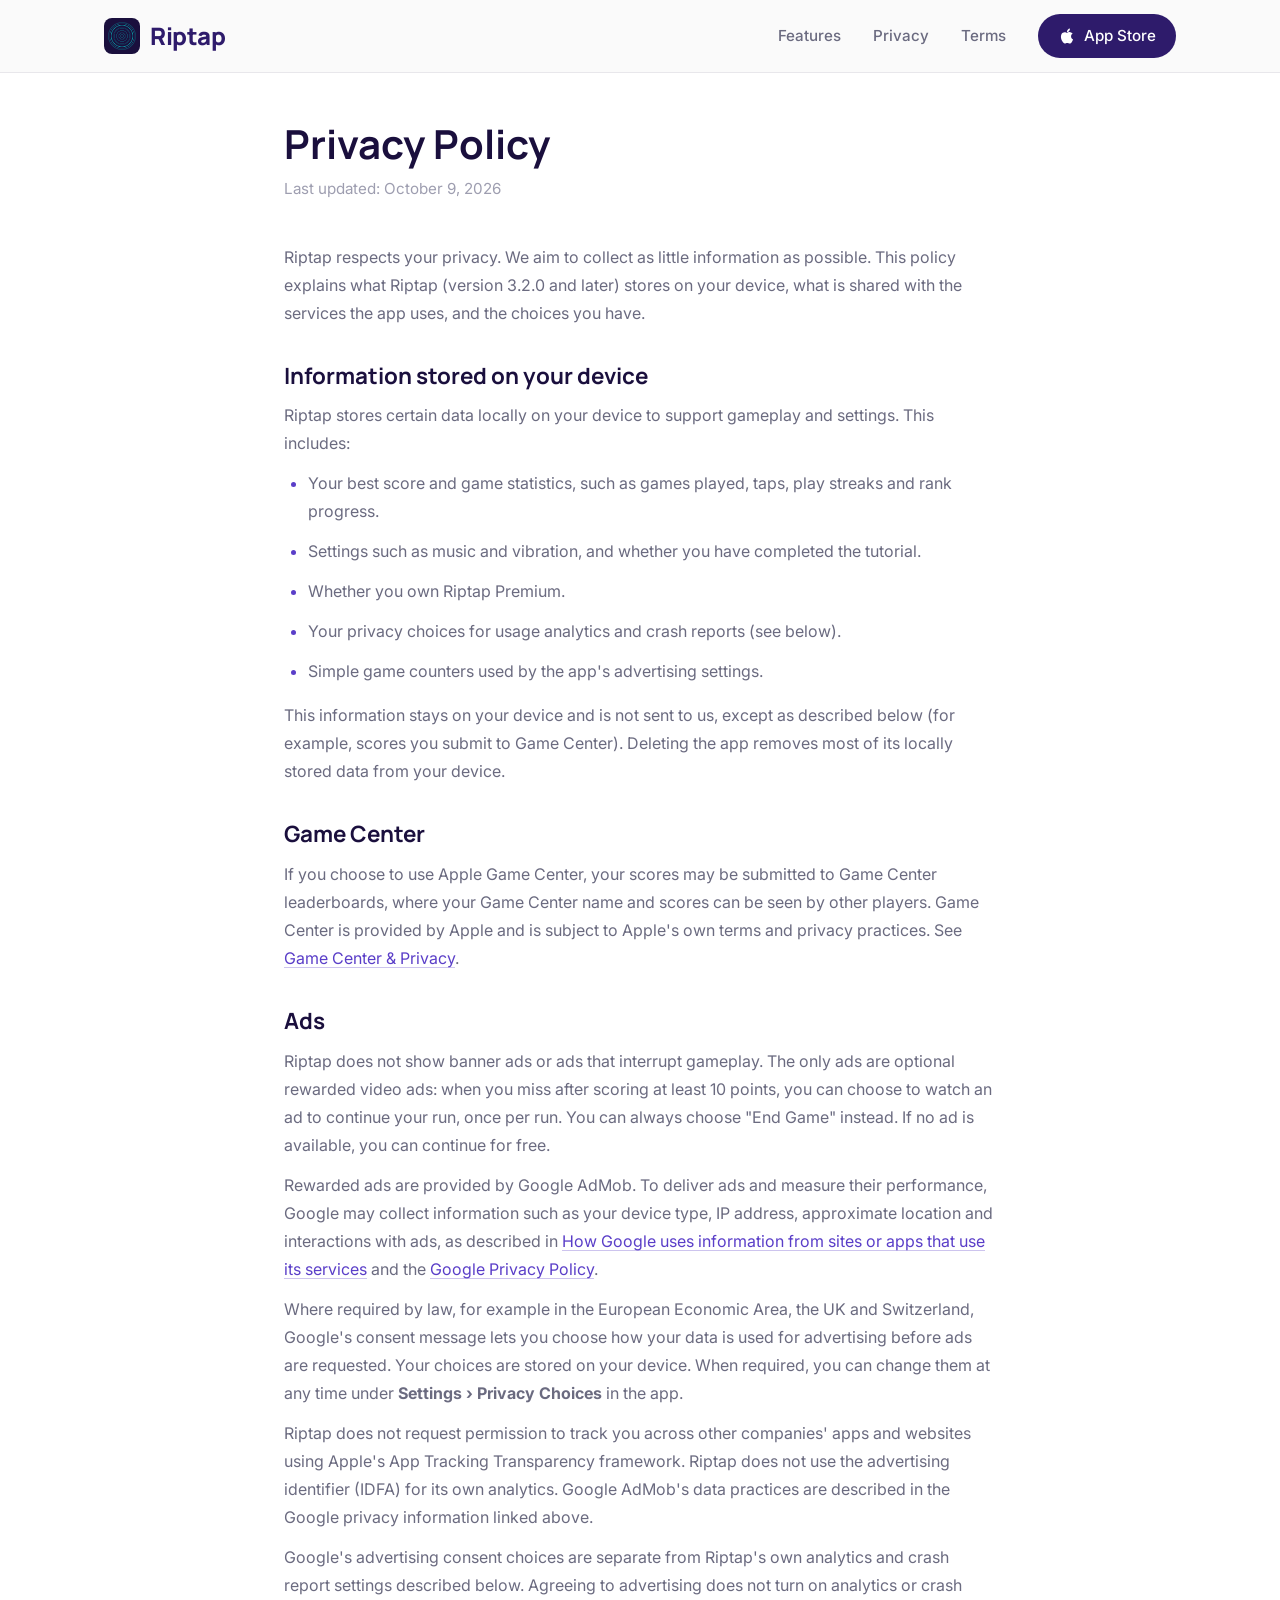
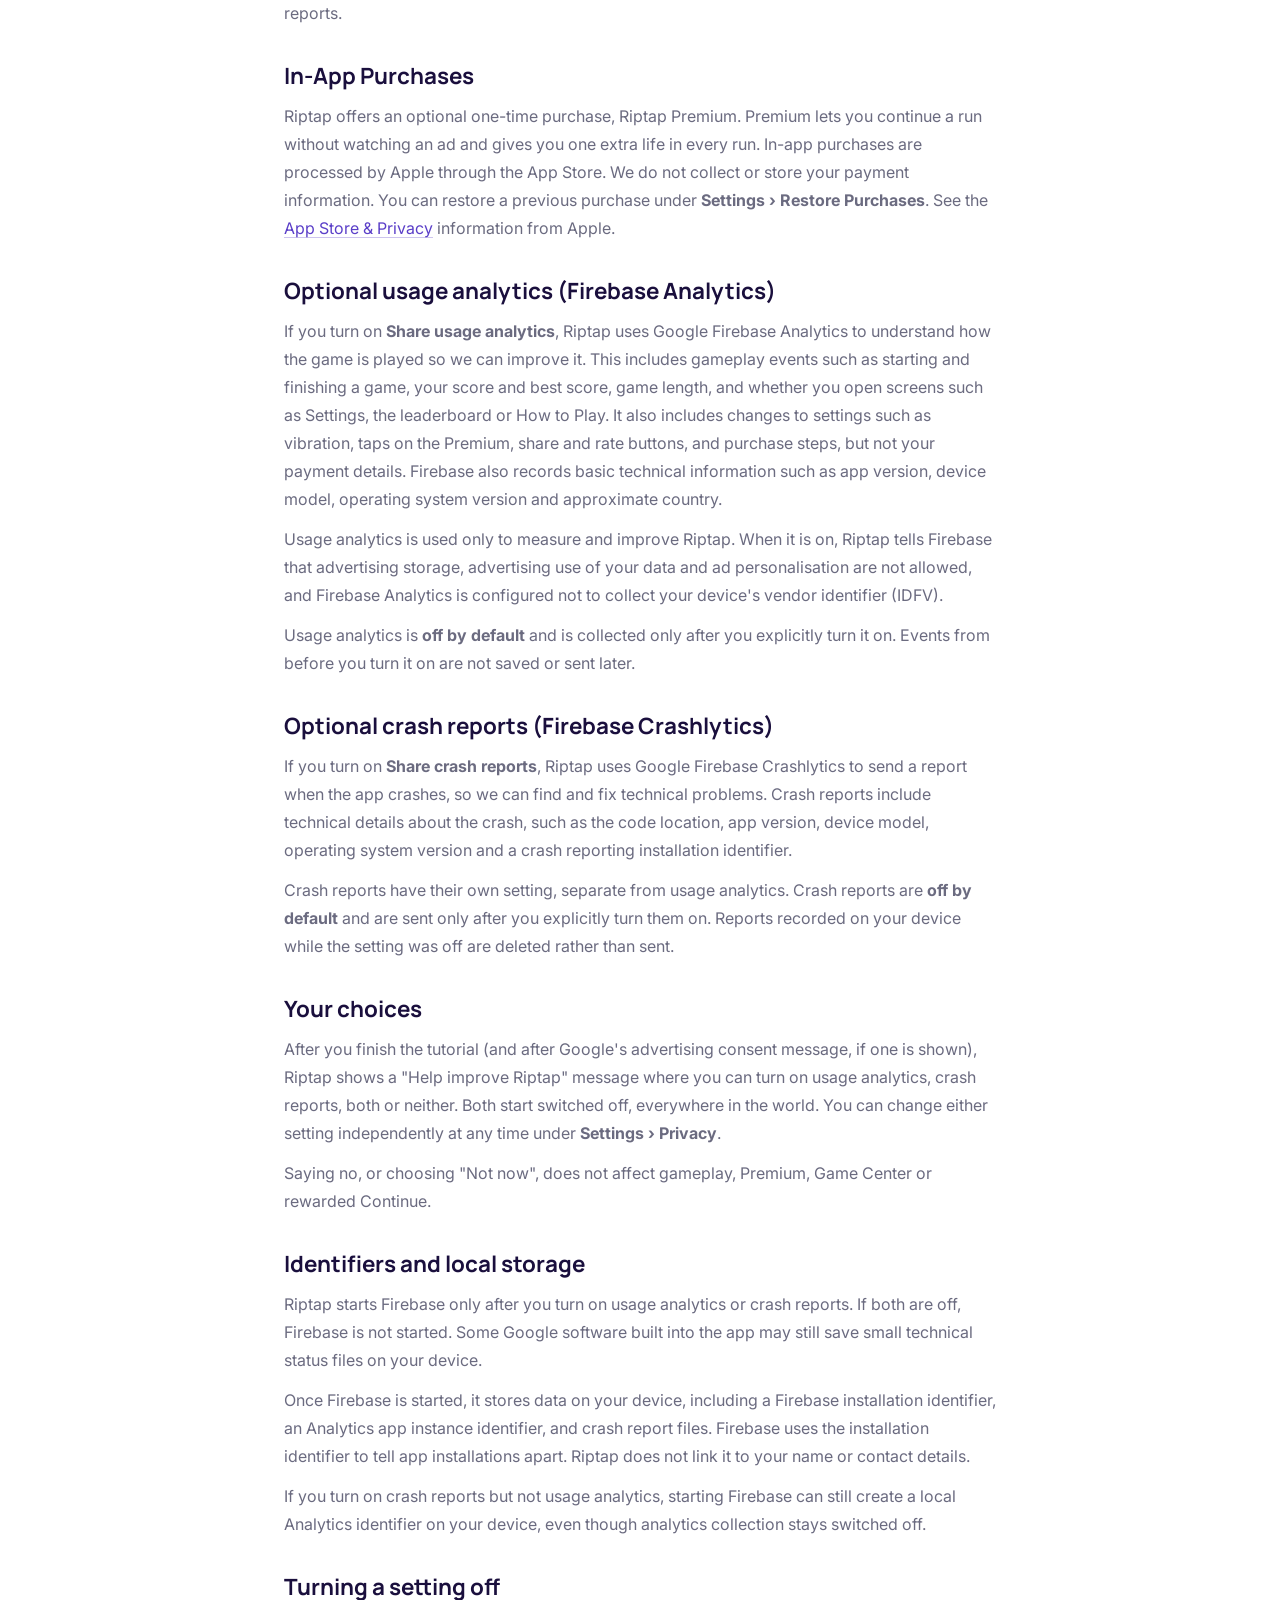
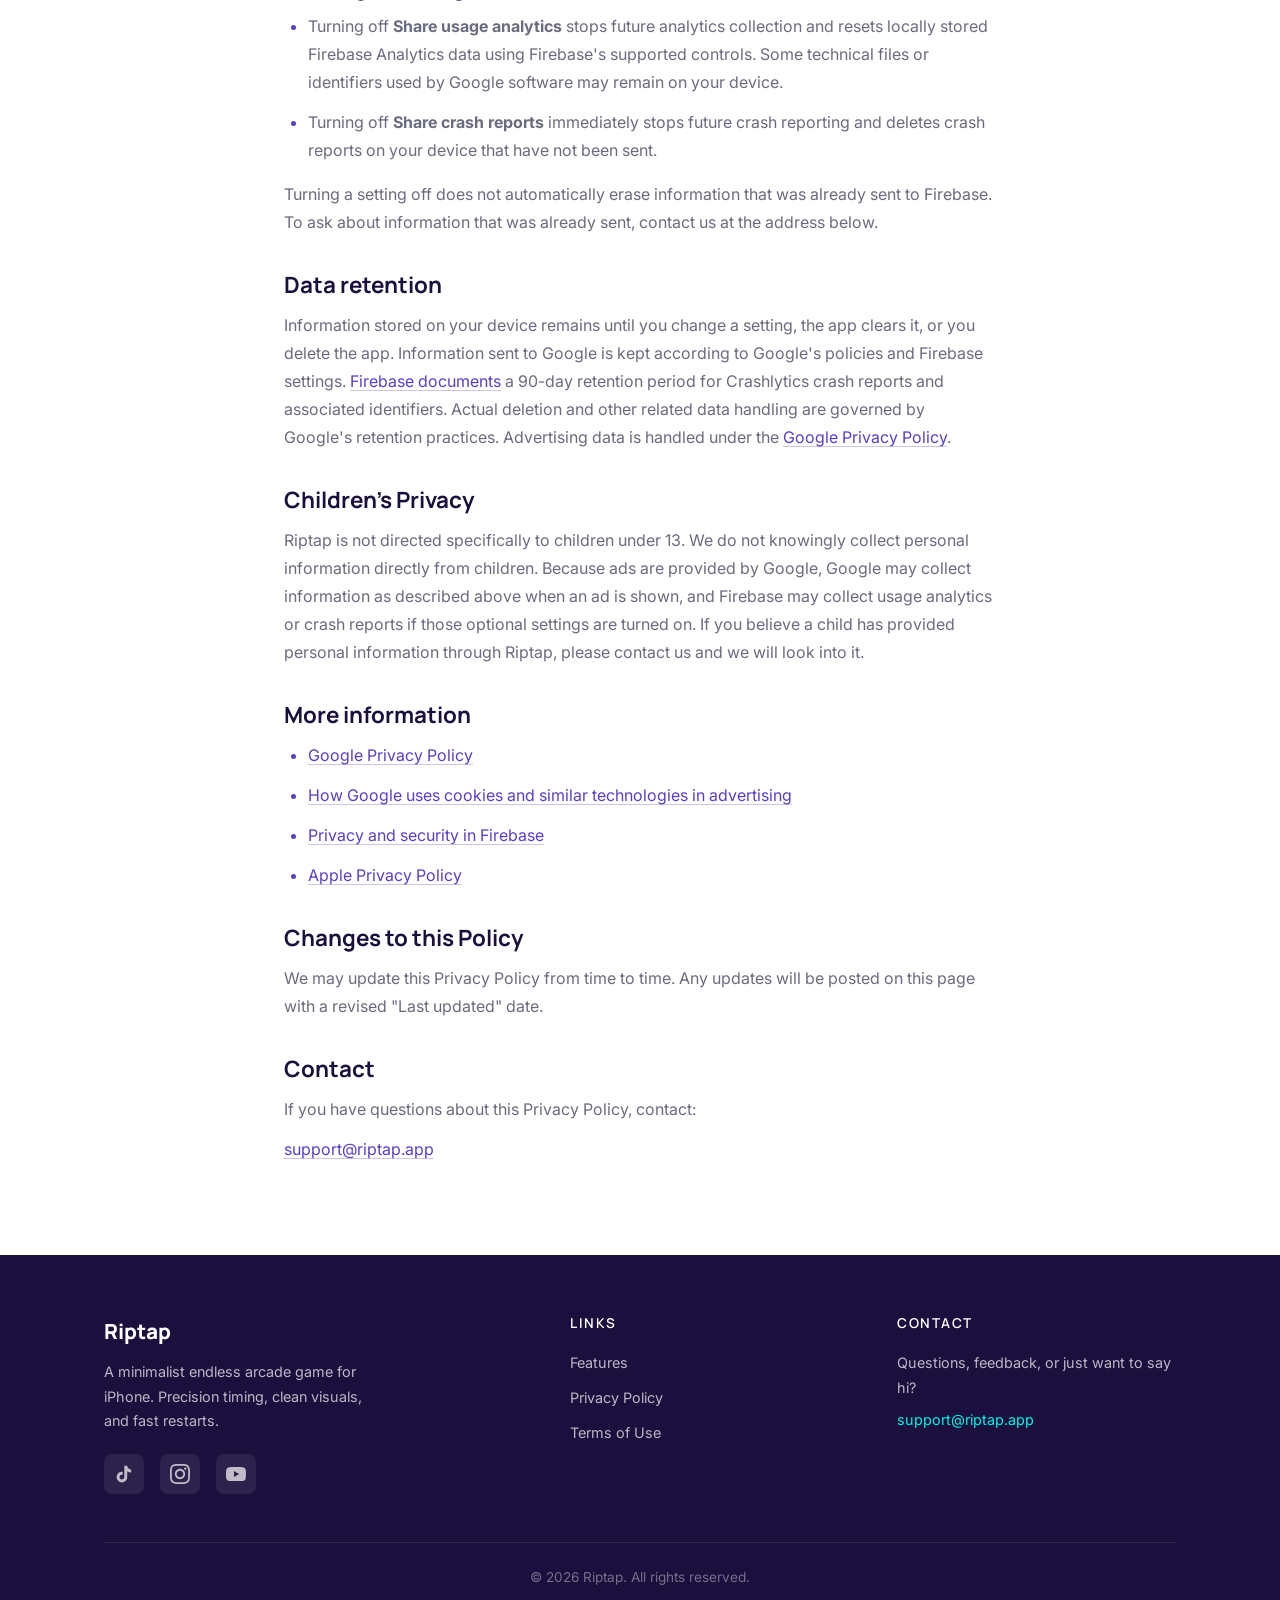
==== commit b53621e4: "Refine privacy policy wording (tracking, analytics reset, Crashlytics retention, children)" ====
--- a/privacy.html
+++ b/privacy.html
@@ -72,7 +72,7 @@
       <p>Riptap does not show banner ads or ads that interrupt gameplay. The only ads are optional rewarded video ads: when you miss after scoring at least 10 points, you can choose to watch an ad to continue your run, once per run. You can always choose "End Game" instead. If no ad is available, you can continue for free.</p>
       <p>Rewarded ads are provided by Google AdMob. To deliver ads and measure their performance, Google may collect information such as your device type, IP address, approximate location and interactions with ads, as described in <a href="https://policies.google.com/technologies/partner-sites" target="_blank" rel="noopener noreferrer">How Google uses information from sites or apps that use its services</a> and the <a href="https://policies.google.com/privacy" target="_blank" rel="noopener noreferrer">Google Privacy Policy</a>.</p>
       <p>Where required by law, for example in the European Economic Area, the UK and Switzerland, Google's consent message lets you choose how your data is used for advertising before ads are requested. Your choices are stored on your device. When required, you can change them at any time under <strong>Settings &rsaquo; Privacy Choices</strong> in the app.</p>
-      <p>Riptap does not ask for permission to track you across other companies' apps and websites (Apple's App Tracking Transparency), so iOS does not give Riptap or its advertising partners your device's advertising identifier.</p>
+      <p>Riptap does not request permission to track you across other companies' apps and websites using Apple's App Tracking Transparency framework. Riptap does not use the advertising identifier (IDFA) for its own analytics. Google AdMob's data practices are described in the Google privacy information linked above.</p>
       <p>Google's advertising consent choices are separate from Riptap's own analytics and crash report settings described below. Agreeing to advertising does not turn on analytics or crash reports.</p>
 
       <h2>In-App Purchases</h2>
@@ -98,16 +98,16 @@
 
       <h2>Turning a setting off</h2>
       <ul>
-        <li>Turning off <strong>Share usage analytics</strong> immediately stops future analytics collection and clears the analytics data stored on your device.</li>
+        <li>Turning off <strong>Share usage analytics</strong> stops future analytics collection and resets locally stored Firebase Analytics data using Firebase's supported controls. Some technical files or identifiers used by Google software may remain on your device.</li>
         <li>Turning off <strong>Share crash reports</strong> immediately stops future crash reporting and deletes crash reports on your device that have not been sent.</li>
       </ul>
       <p>Turning a setting off does not automatically erase information that was already sent to Firebase. To ask about information that was already sent, contact us at the address below.</p>
 
       <h2>Data retention</h2>
-      <p>Information stored on your device remains until you change a setting, the app clears it, or you delete the app. Information sent to Google is kept according to Google's policies and Firebase settings. According to <a href="https://firebase.google.com/support/privacy" target="_blank" rel="noopener noreferrer">Firebase's privacy documentation</a>, Crashlytics keeps crash reports and their associated identifiers for 90 days before starting to remove them. Advertising data is handled under the <a href="https://policies.google.com/privacy" target="_blank" rel="noopener noreferrer">Google Privacy Policy</a>.</p>
+      <p>Information stored on your device remains until you change a setting, the app clears it, or you delete the app. Information sent to Google is kept according to Google's policies and Firebase settings. <a href="https://firebase.google.com/support/privacy" target="_blank" rel="noopener noreferrer">Firebase documents</a> a 90-day retention period for Crashlytics crash reports and associated identifiers. Actual deletion and other related data handling are governed by Google's retention practices. Advertising data is handled under the <a href="https://policies.google.com/privacy" target="_blank" rel="noopener noreferrer">Google Privacy Policy</a>.</p>
 
       <h2>Children's Privacy</h2>
-      <p>Riptap is not directed specifically to children under 13. We do not knowingly collect personal information directly from children. Because ads are provided by Google, Google may collect information as described above when an ad is shown. If you believe a child has provided personal information through Riptap, please contact us and we will look into it.</p>
+      <p>Riptap is not directed specifically to children under 13. We do not knowingly collect personal information directly from children. Because ads are provided by Google, Google may collect information as described above when an ad is shown, and Firebase may collect usage analytics or crash reports if those optional settings are turned on. If you believe a child has provided personal information through Riptap, please contact us and we will look into it.</p>
 
       <h2>More information</h2>
       <ul>
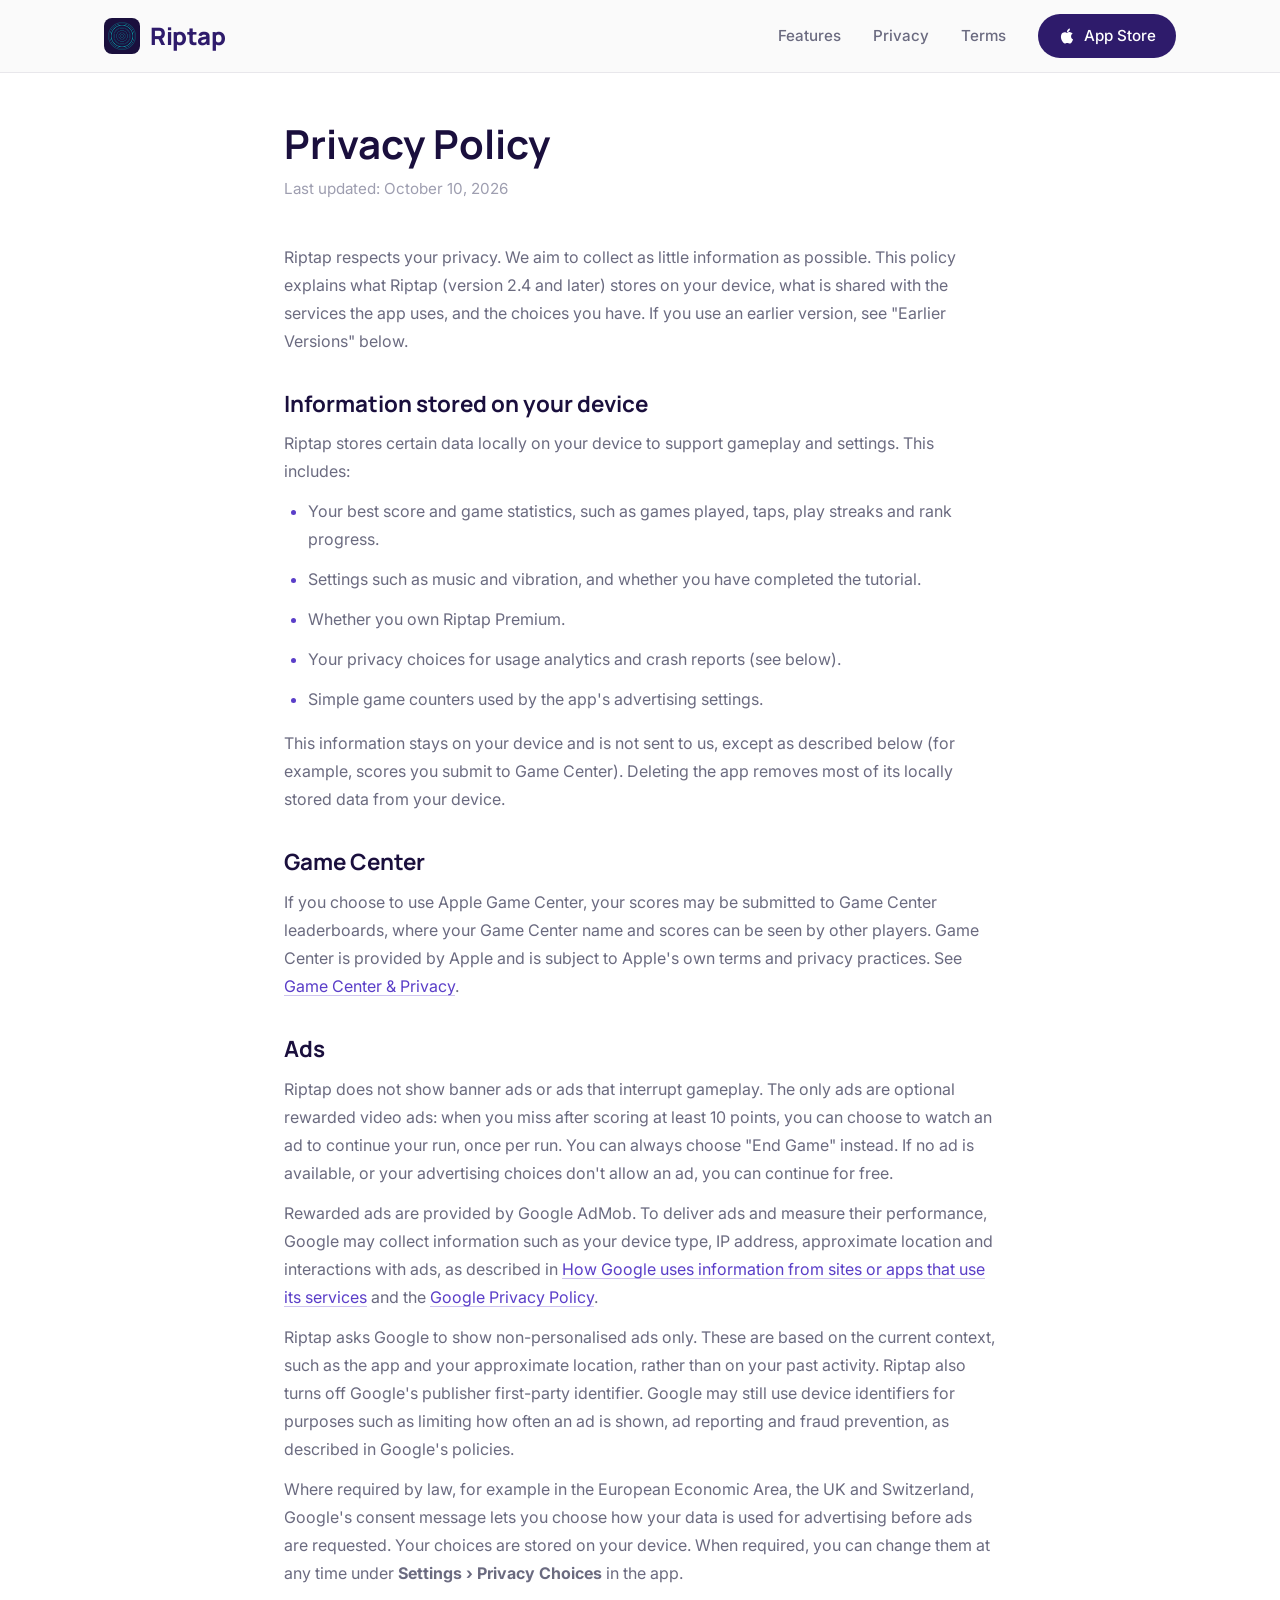
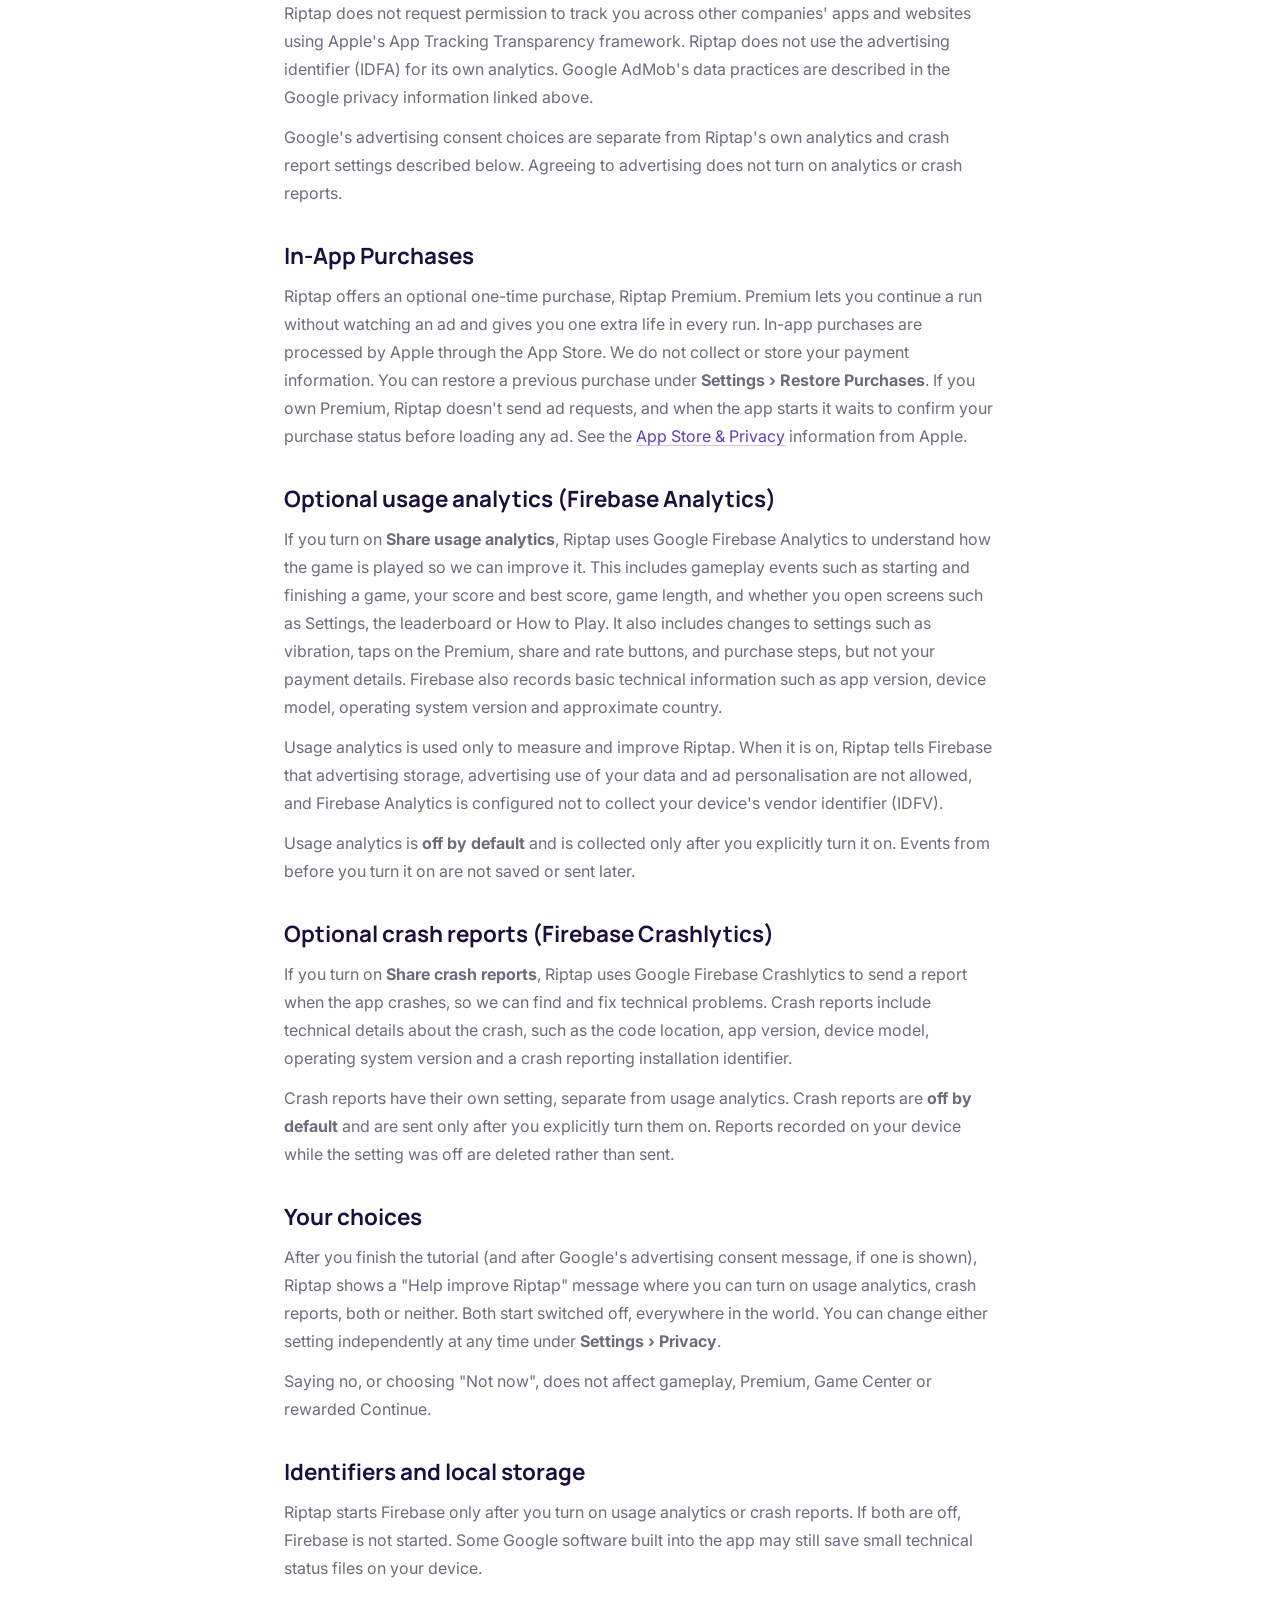
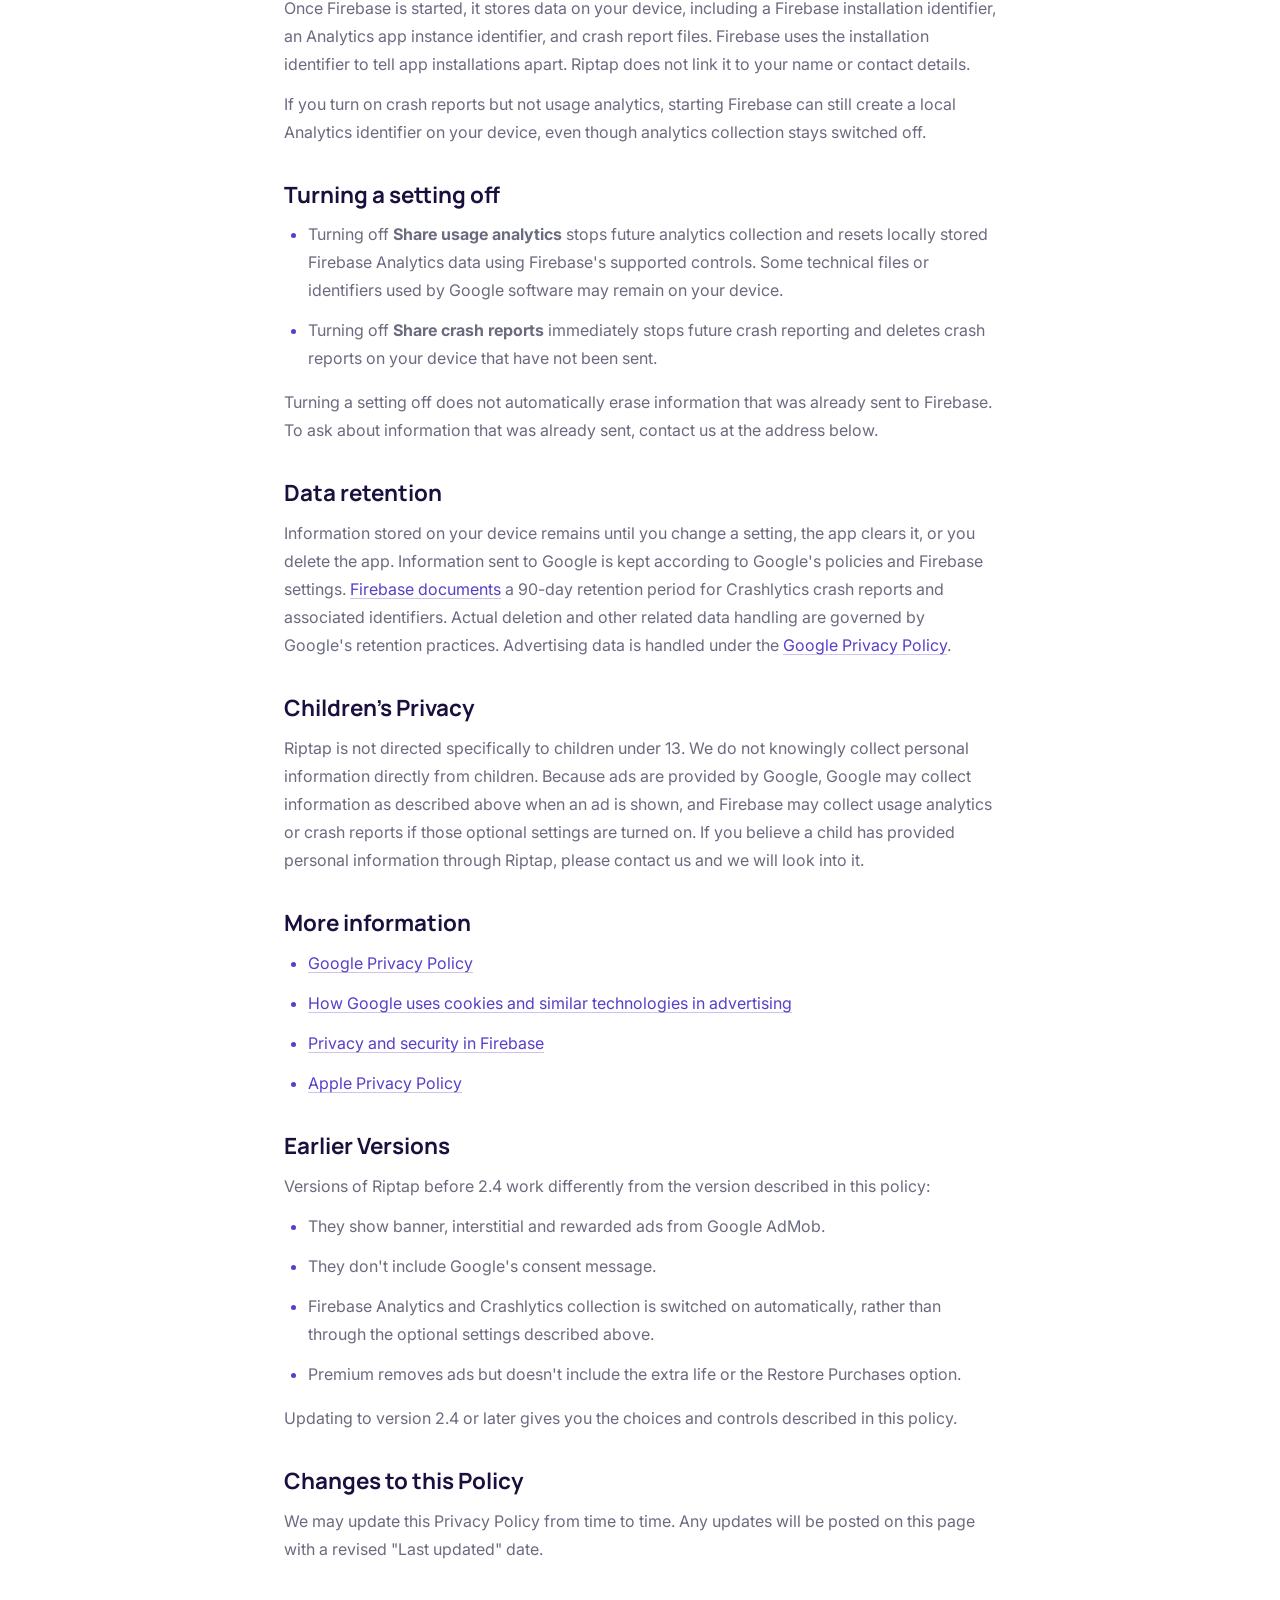
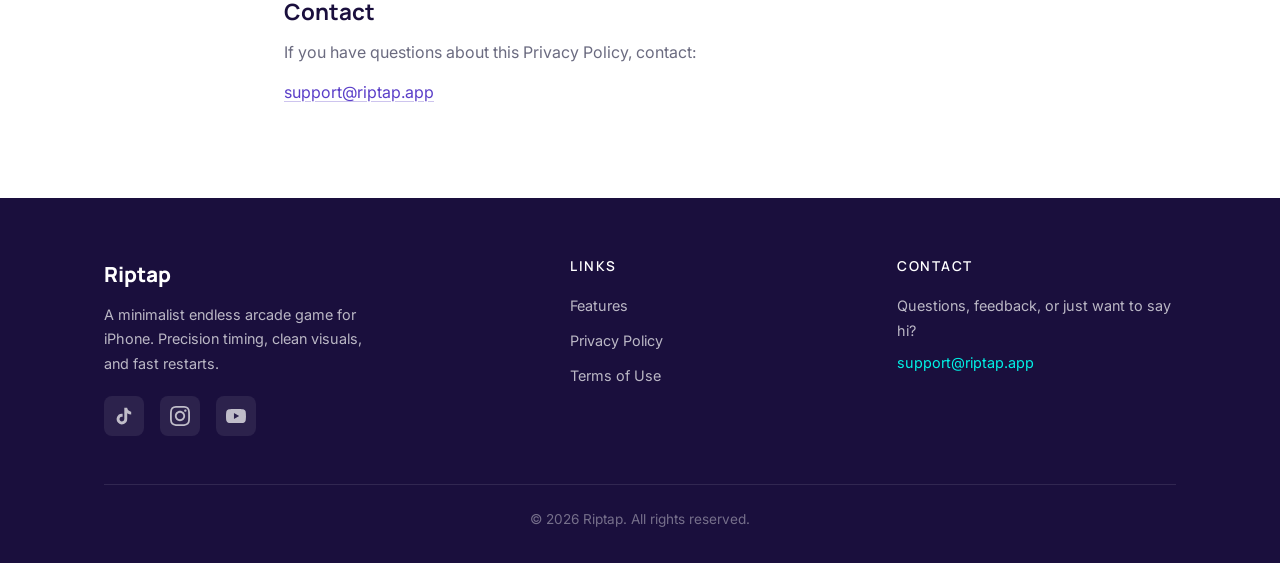
==== commit f5d5094f: "docs: align privacy policy with Riptap 2.4" ====
--- a/privacy.html
+++ b/privacy.html
@@ -50,9 +50,9 @@
   <main class="legal-page">
     <div class="container">
       <h1>Privacy Policy</h1>
-      <p class="legal-updated">Last updated: October 9, 2026</p>
+      <p class="legal-updated">Last updated: October 10, 2026</p>
 
-      <p>Riptap respects your privacy. We aim to collect as little information as possible. This policy explains what Riptap (version 3.2.0 and later) stores on your device, what is shared with the services the app uses, and the choices you have.</p>
+      <p>Riptap respects your privacy. We aim to collect as little information as possible. This policy explains what Riptap (version 2.4 and later) stores on your device, what is shared with the services the app uses, and the choices you have. If you use an earlier version, see "Earlier Versions" below.</p>
 
       <h2>Information stored on your device</h2>
       <p>Riptap stores certain data locally on your device to support gameplay and settings. This includes:</p>
@@ -69,14 +69,15 @@
       <p>If you choose to use Apple Game Center, your scores may be submitted to Game Center leaderboards, where your Game Center name and scores can be seen by other players. Game Center is provided by Apple and is subject to Apple's own terms and privacy practices. See <a href="https://www.apple.com/legal/privacy/data/en/game-center/" target="_blank" rel="noopener noreferrer">Game Center &amp; Privacy</a>.</p>
 
       <h2>Ads</h2>
-      <p>Riptap does not show banner ads or ads that interrupt gameplay. The only ads are optional rewarded video ads: when you miss after scoring at least 10 points, you can choose to watch an ad to continue your run, once per run. You can always choose "End Game" instead. If no ad is available, you can continue for free.</p>
+      <p>Riptap does not show banner ads or ads that interrupt gameplay. The only ads are optional rewarded video ads: when you miss after scoring at least 10 points, you can choose to watch an ad to continue your run, once per run. You can always choose "End Game" instead. If no ad is available, or your advertising choices don't allow an ad, you can continue for free.</p>
       <p>Rewarded ads are provided by Google AdMob. To deliver ads and measure their performance, Google may collect information such as your device type, IP address, approximate location and interactions with ads, as described in <a href="https://policies.google.com/technologies/partner-sites" target="_blank" rel="noopener noreferrer">How Google uses information from sites or apps that use its services</a> and the <a href="https://policies.google.com/privacy" target="_blank" rel="noopener noreferrer">Google Privacy Policy</a>.</p>
+      <p>Riptap asks Google to show non-personalised ads only. These are based on the current context, such as the app and your approximate location, rather than on your past activity. Riptap also turns off Google's publisher first-party identifier. Google may still use device identifiers for purposes such as limiting how often an ad is shown, ad reporting and fraud prevention, as described in Google's policies.</p>
       <p>Where required by law, for example in the European Economic Area, the UK and Switzerland, Google's consent message lets you choose how your data is used for advertising before ads are requested. Your choices are stored on your device. When required, you can change them at any time under <strong>Settings &rsaquo; Privacy Choices</strong> in the app.</p>
       <p>Riptap does not request permission to track you across other companies' apps and websites using Apple's App Tracking Transparency framework. Riptap does not use the advertising identifier (IDFA) for its own analytics. Google AdMob's data practices are described in the Google privacy information linked above.</p>
       <p>Google's advertising consent choices are separate from Riptap's own analytics and crash report settings described below. Agreeing to advertising does not turn on analytics or crash reports.</p>
 
       <h2>In-App Purchases</h2>
-      <p>Riptap offers an optional one-time purchase, Riptap Premium. Premium lets you continue a run without watching an ad and gives you one extra life in every run. In-app purchases are processed by Apple through the App Store. We do not collect or store your payment information. You can restore a previous purchase under <strong>Settings &rsaquo; Restore Purchases</strong>. See the <a href="https://www.apple.com/legal/privacy/data/en/app-store/" target="_blank" rel="noopener noreferrer">App Store &amp; Privacy</a> information from Apple.</p>
+      <p>Riptap offers an optional one-time purchase, Riptap Premium. Premium lets you continue a run without watching an ad and gives you one extra life in every run. In-app purchases are processed by Apple through the App Store. We do not collect or store your payment information. You can restore a previous purchase under <strong>Settings &rsaquo; Restore Purchases</strong>. If you own Premium, Riptap doesn't send ad requests, and when the app starts it waits to confirm your purchase status before loading any ad. See the <a href="https://www.apple.com/legal/privacy/data/en/app-store/" target="_blank" rel="noopener noreferrer">App Store &amp; Privacy</a> information from Apple.</p>
 
       <h2>Optional usage analytics (Firebase Analytics)</h2>
       <p>If you turn on <strong>Share usage analytics</strong>, Riptap uses Google Firebase Analytics to understand how the game is played so we can improve it. This includes gameplay events such as starting and finishing a game, your score and best score, game length, and whether you open screens such as Settings, the leaderboard or How to Play. It also includes changes to settings such as vibration, taps on the Premium, share and rate buttons, and purchase steps, but not your payment details. Firebase also records basic technical information such as app version, device model, operating system version and approximate country.</p>
@@ -116,6 +117,16 @@
         <li><a href="https://firebase.google.com/support/privacy" target="_blank" rel="noopener noreferrer">Privacy and security in Firebase</a></li>
         <li><a href="https://www.apple.com/legal/privacy/" target="_blank" rel="noopener noreferrer">Apple Privacy Policy</a></li>
       </ul>
+
+      <h2>Earlier Versions</h2>
+      <p>Versions of Riptap before 2.4 work differently from the version described in this policy:</p>
+      <ul>
+        <li>They show banner, interstitial and rewarded ads from Google AdMob.</li>
+        <li>They don't include Google's consent message.</li>
+        <li>Firebase Analytics and Crashlytics collection is switched on automatically, rather than through the optional settings described above.</li>
+        <li>Premium removes ads but doesn't include the extra life or the Restore Purchases option.</li>
+      </ul>
+      <p>Updating to version 2.4 or later gives you the choices and controls described in this policy.</p>
 
       <h2>Changes to this Policy</h2>
       <p>We may update this Privacy Policy from time to time. Any updates will be posted on this page with a revised "Last updated" date.</p>
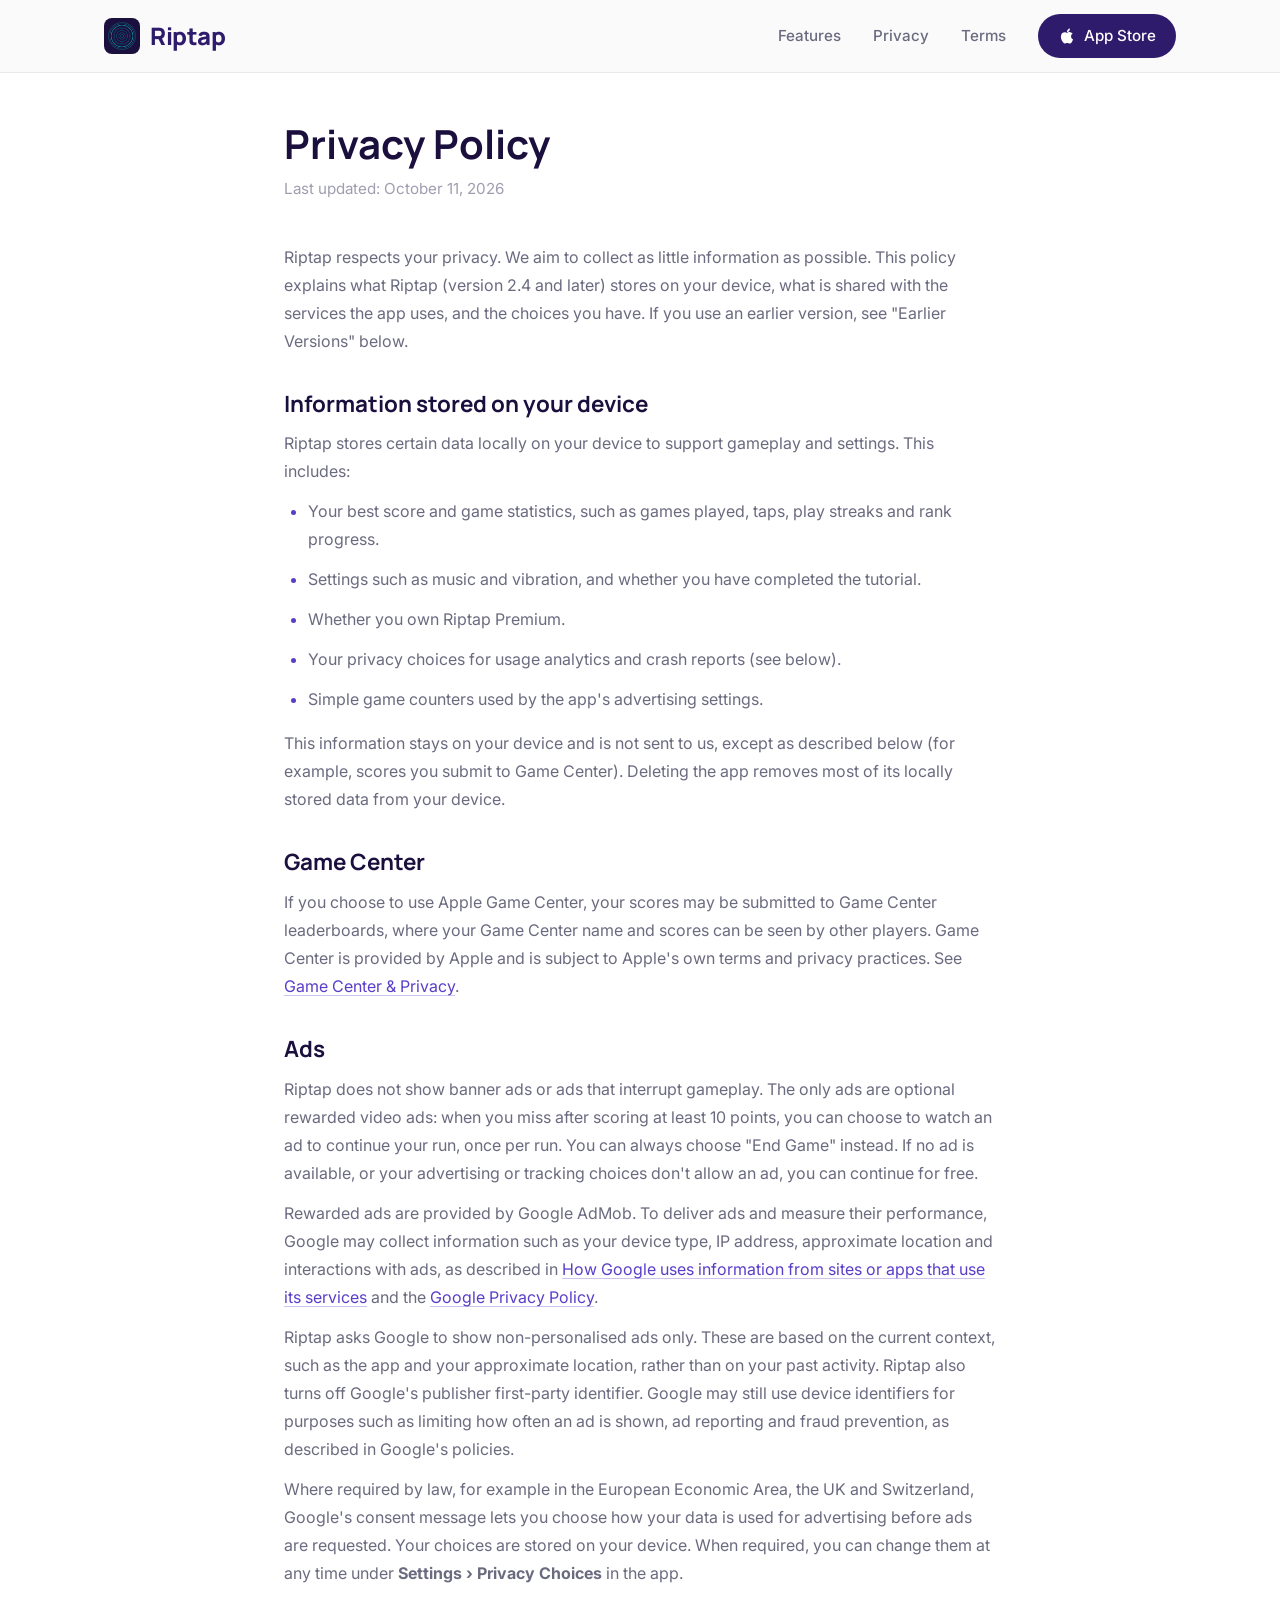
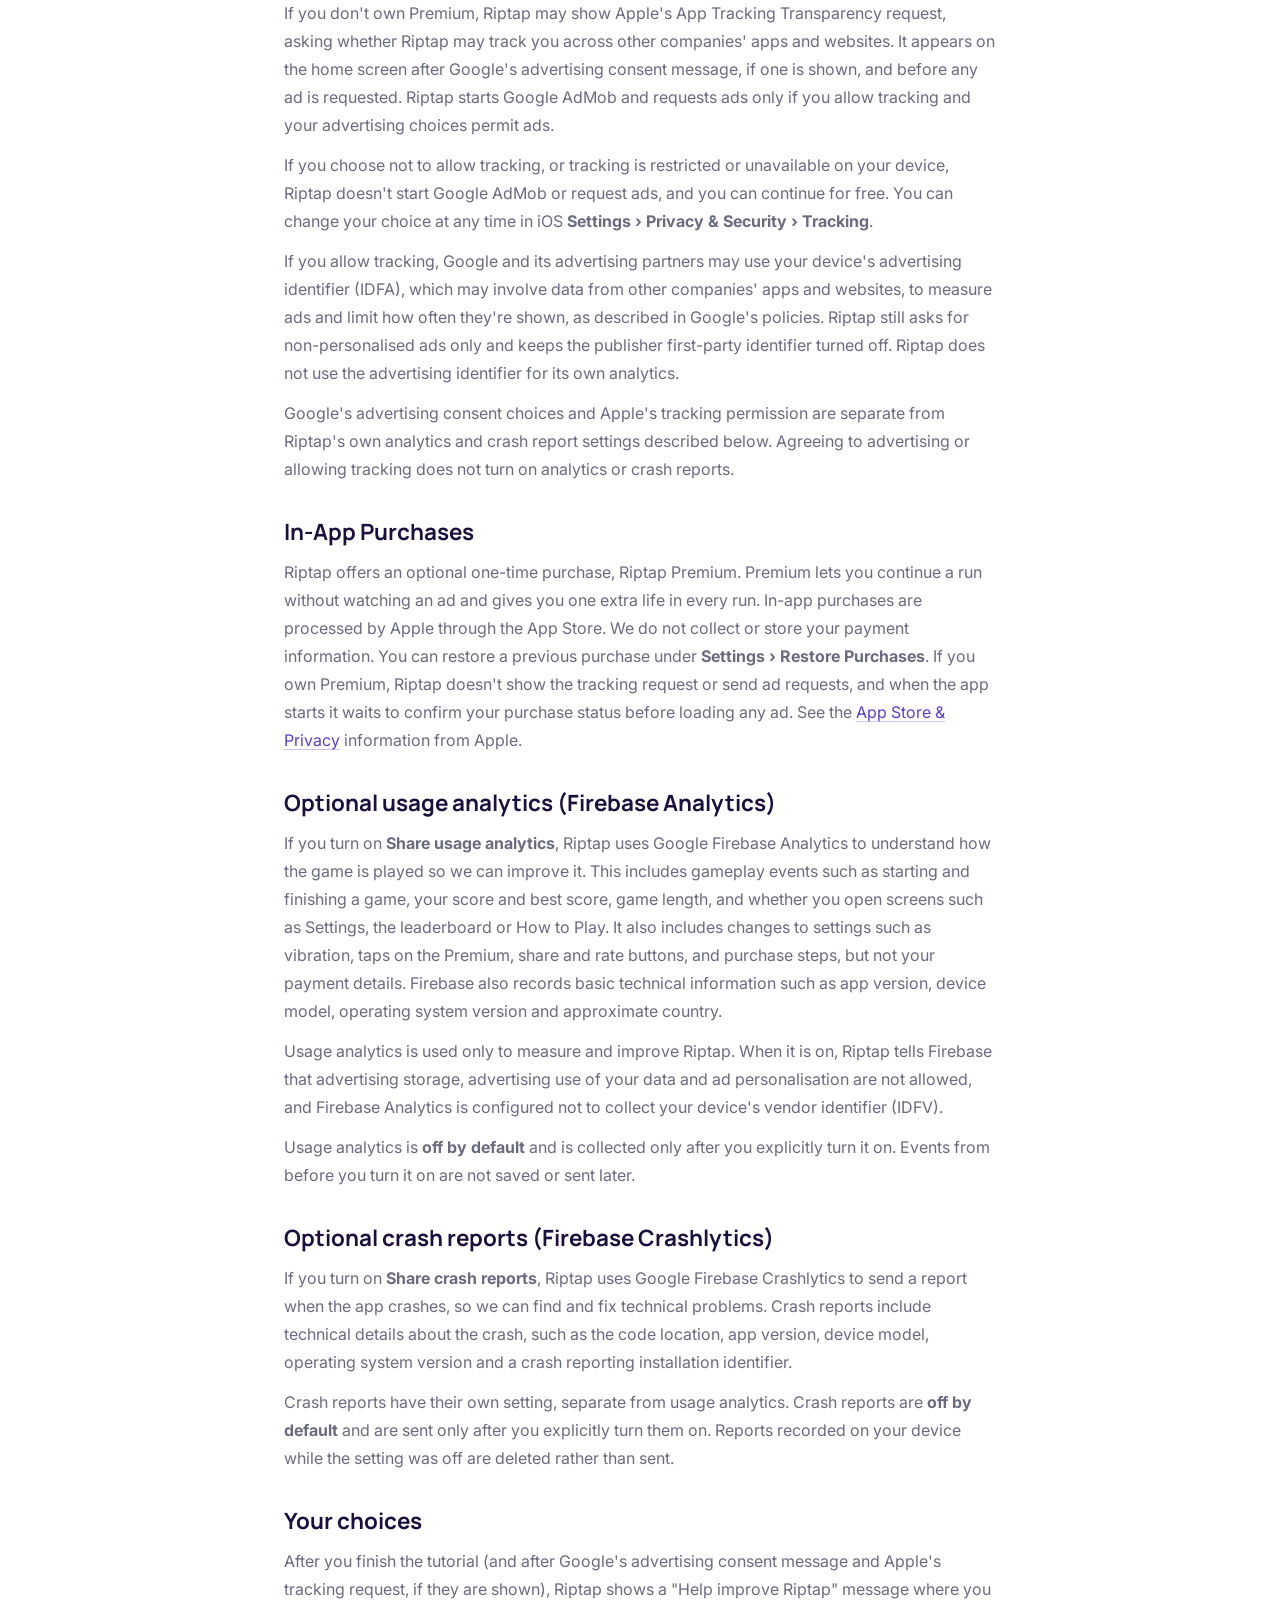
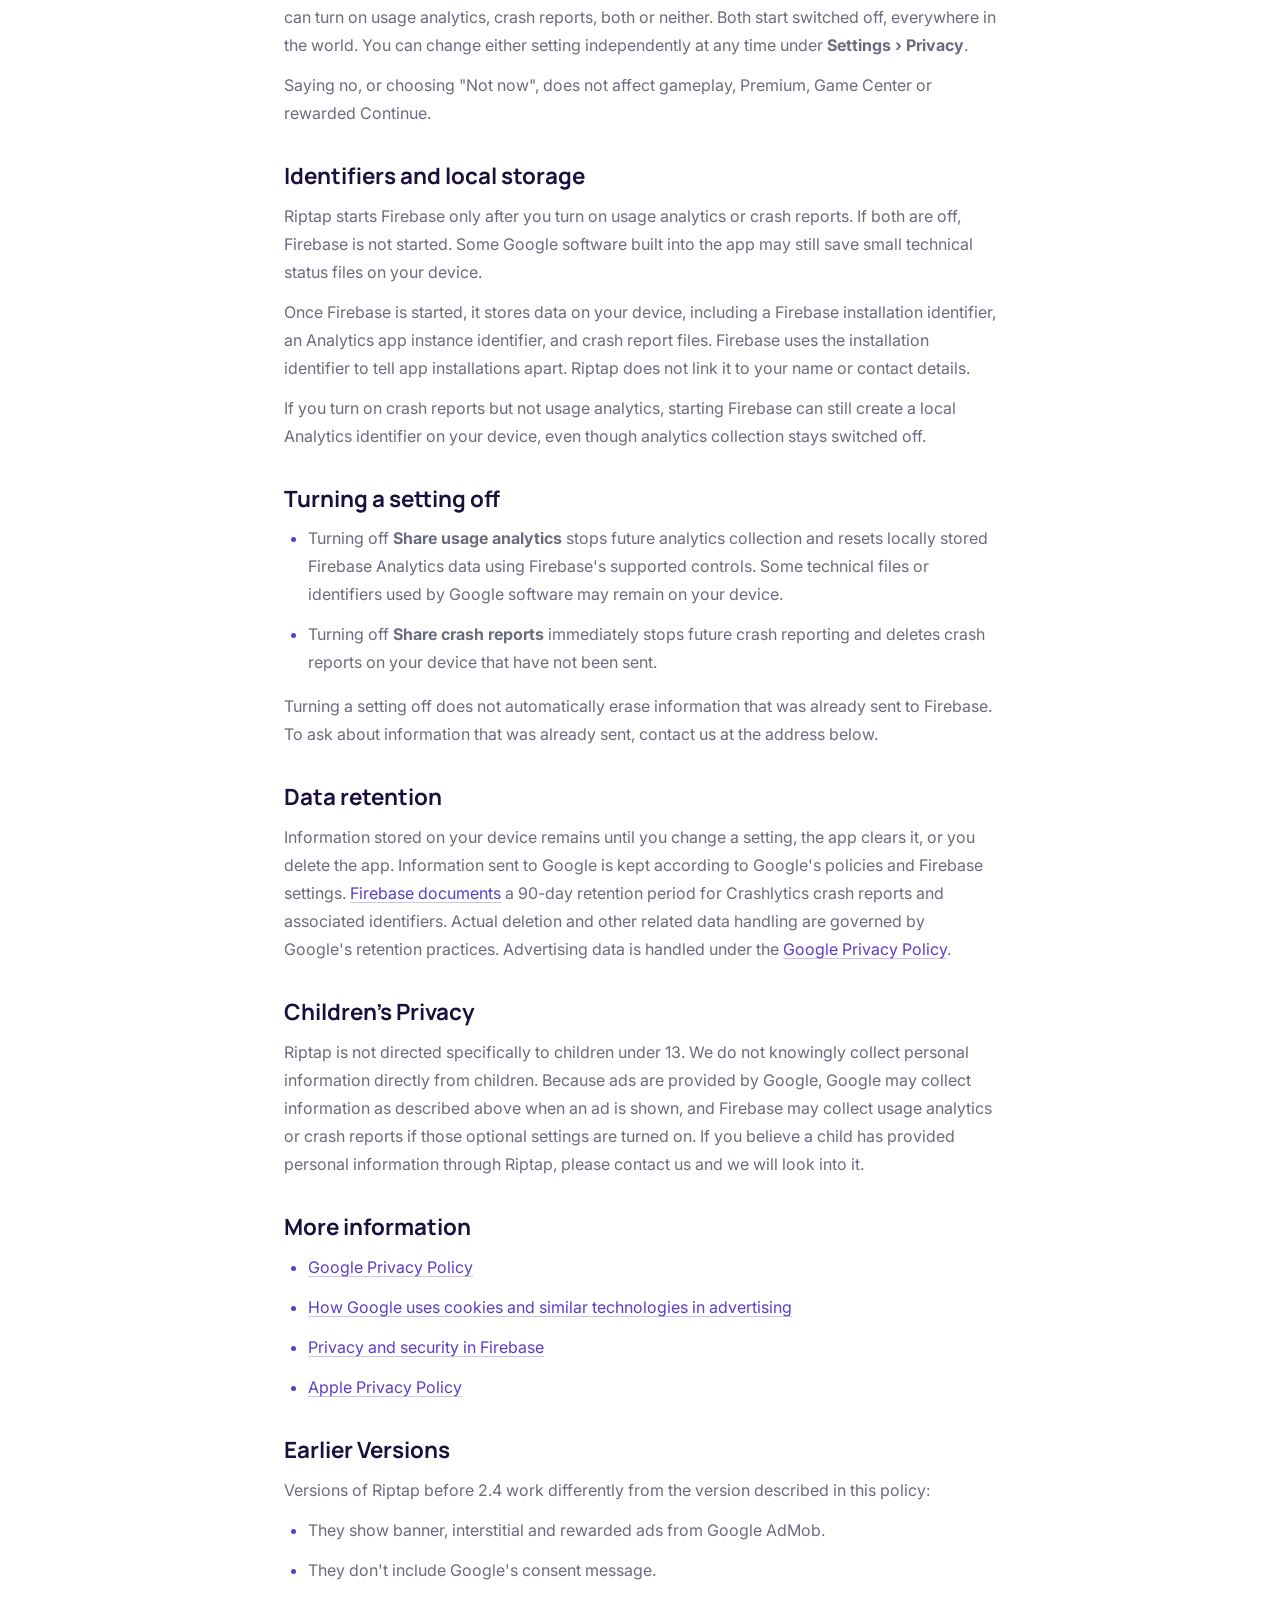
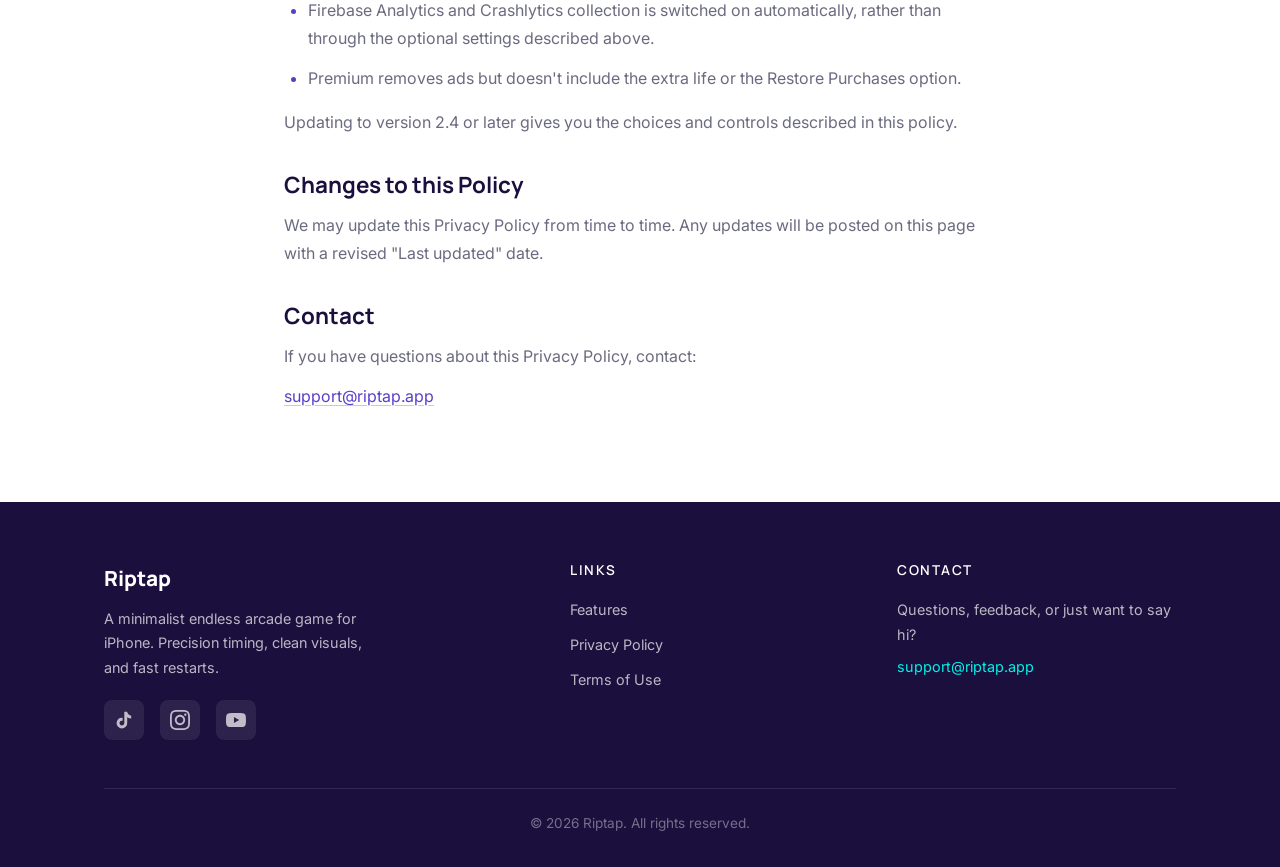
==== commit 345b5dd7: "docs: update privacy policy for Riptap 2.4 ATT" ====
--- a/privacy.html
+++ b/privacy.html
@@ -50,7 +50,7 @@
   <main class="legal-page">
     <div class="container">
       <h1>Privacy Policy</h1>
-      <p class="legal-updated">Last updated: October 10, 2026</p>
+      <p class="legal-updated">Last updated: October 11, 2026</p>
 
       <p>Riptap respects your privacy. We aim to collect as little information as possible. This policy explains what Riptap (version 2.4 and later) stores on your device, what is shared with the services the app uses, and the choices you have. If you use an earlier version, see "Earlier Versions" below.</p>
 
@@ -69,15 +69,17 @@
       <p>If you choose to use Apple Game Center, your scores may be submitted to Game Center leaderboards, where your Game Center name and scores can be seen by other players. Game Center is provided by Apple and is subject to Apple's own terms and privacy practices. See <a href="https://www.apple.com/legal/privacy/data/en/game-center/" target="_blank" rel="noopener noreferrer">Game Center &amp; Privacy</a>.</p>
 
       <h2>Ads</h2>
-      <p>Riptap does not show banner ads or ads that interrupt gameplay. The only ads are optional rewarded video ads: when you miss after scoring at least 10 points, you can choose to watch an ad to continue your run, once per run. You can always choose "End Game" instead. If no ad is available, or your advertising choices don't allow an ad, you can continue for free.</p>
+      <p>Riptap does not show banner ads or ads that interrupt gameplay. The only ads are optional rewarded video ads: when you miss after scoring at least 10 points, you can choose to watch an ad to continue your run, once per run. You can always choose "End Game" instead. If no ad is available, or your advertising or tracking choices don't allow an ad, you can continue for free.</p>
       <p>Rewarded ads are provided by Google AdMob. To deliver ads and measure their performance, Google may collect information such as your device type, IP address, approximate location and interactions with ads, as described in <a href="https://policies.google.com/technologies/partner-sites" target="_blank" rel="noopener noreferrer">How Google uses information from sites or apps that use its services</a> and the <a href="https://policies.google.com/privacy" target="_blank" rel="noopener noreferrer">Google Privacy Policy</a>.</p>
       <p>Riptap asks Google to show non-personalised ads only. These are based on the current context, such as the app and your approximate location, rather than on your past activity. Riptap also turns off Google's publisher first-party identifier. Google may still use device identifiers for purposes such as limiting how often an ad is shown, ad reporting and fraud prevention, as described in Google's policies.</p>
       <p>Where required by law, for example in the European Economic Area, the UK and Switzerland, Google's consent message lets you choose how your data is used for advertising before ads are requested. Your choices are stored on your device. When required, you can change them at any time under <strong>Settings &rsaquo; Privacy Choices</strong> in the app.</p>
-      <p>Riptap does not request permission to track you across other companies' apps and websites using Apple's App Tracking Transparency framework. Riptap does not use the advertising identifier (IDFA) for its own analytics. Google AdMob's data practices are described in the Google privacy information linked above.</p>
-      <p>Google's advertising consent choices are separate from Riptap's own analytics and crash report settings described below. Agreeing to advertising does not turn on analytics or crash reports.</p>
+      <p>If you don't own Premium, Riptap may show Apple's App Tracking Transparency request, asking whether Riptap may track you across other companies' apps and websites. It appears on the home screen after Google's advertising consent message, if one is shown, and before any ad is requested. Riptap starts Google AdMob and requests ads only if you allow tracking and your advertising choices permit ads.</p>
+      <p>If you choose not to allow tracking, or tracking is restricted or unavailable on your device, Riptap doesn't start Google AdMob or request ads, and you can continue for free. You can change your choice at any time in iOS <strong>Settings &rsaquo; Privacy &amp; Security &rsaquo; Tracking</strong>.</p>
+      <p>If you allow tracking, Google and its advertising partners may use your device's advertising identifier (IDFA), which may involve data from other companies' apps and websites, to measure ads and limit how often they're shown, as described in Google's policies. Riptap still asks for non-personalised ads only and keeps the publisher first-party identifier turned off. Riptap does not use the advertising identifier for its own analytics.</p>
+      <p>Google's advertising consent choices and Apple's tracking permission are separate from Riptap's own analytics and crash report settings described below. Agreeing to advertising or allowing tracking does not turn on analytics or crash reports.</p>
 
       <h2>In-App Purchases</h2>
-      <p>Riptap offers an optional one-time purchase, Riptap Premium. Premium lets you continue a run without watching an ad and gives you one extra life in every run. In-app purchases are processed by Apple through the App Store. We do not collect or store your payment information. You can restore a previous purchase under <strong>Settings &rsaquo; Restore Purchases</strong>. If you own Premium, Riptap doesn't send ad requests, and when the app starts it waits to confirm your purchase status before loading any ad. See the <a href="https://www.apple.com/legal/privacy/data/en/app-store/" target="_blank" rel="noopener noreferrer">App Store &amp; Privacy</a> information from Apple.</p>
+      <p>Riptap offers an optional one-time purchase, Riptap Premium. Premium lets you continue a run without watching an ad and gives you one extra life in every run. In-app purchases are processed by Apple through the App Store. We do not collect or store your payment information. You can restore a previous purchase under <strong>Settings &rsaquo; Restore Purchases</strong>. If you own Premium, Riptap doesn't show the tracking request or send ad requests, and when the app starts it waits to confirm your purchase status before loading any ad. See the <a href="https://www.apple.com/legal/privacy/data/en/app-store/" target="_blank" rel="noopener noreferrer">App Store &amp; Privacy</a> information from Apple.</p>
 
       <h2>Optional usage analytics (Firebase Analytics)</h2>
       <p>If you turn on <strong>Share usage analytics</strong>, Riptap uses Google Firebase Analytics to understand how the game is played so we can improve it. This includes gameplay events such as starting and finishing a game, your score and best score, game length, and whether you open screens such as Settings, the leaderboard or How to Play. It also includes changes to settings such as vibration, taps on the Premium, share and rate buttons, and purchase steps, but not your payment details. Firebase also records basic technical information such as app version, device model, operating system version and approximate country.</p>
@@ -89,7 +91,7 @@
       <p>Crash reports have their own setting, separate from usage analytics. Crash reports are <strong>off by default</strong> and are sent only after you explicitly turn them on. Reports recorded on your device while the setting was off are deleted rather than sent.</p>
 
       <h2>Your choices</h2>
-      <p>After you finish the tutorial (and after Google's advertising consent message, if one is shown), Riptap shows a "Help improve Riptap" message where you can turn on usage analytics, crash reports, both or neither. Both start switched off, everywhere in the world. You can change either setting independently at any time under <strong>Settings &rsaquo; Privacy</strong>.</p>
+      <p>After you finish the tutorial (and after Google's advertising consent message and Apple's tracking request, if they are shown), Riptap shows a "Help improve Riptap" message where you can turn on usage analytics, crash reports, both or neither. Both start switched off, everywhere in the world. You can change either setting independently at any time under <strong>Settings &rsaquo; Privacy</strong>.</p>
       <p>Saying no, or choosing "Not now", does not affect gameplay, Premium, Game Center or rewarded Continue.</p>
 
       <h2>Identifiers and local storage</h2>
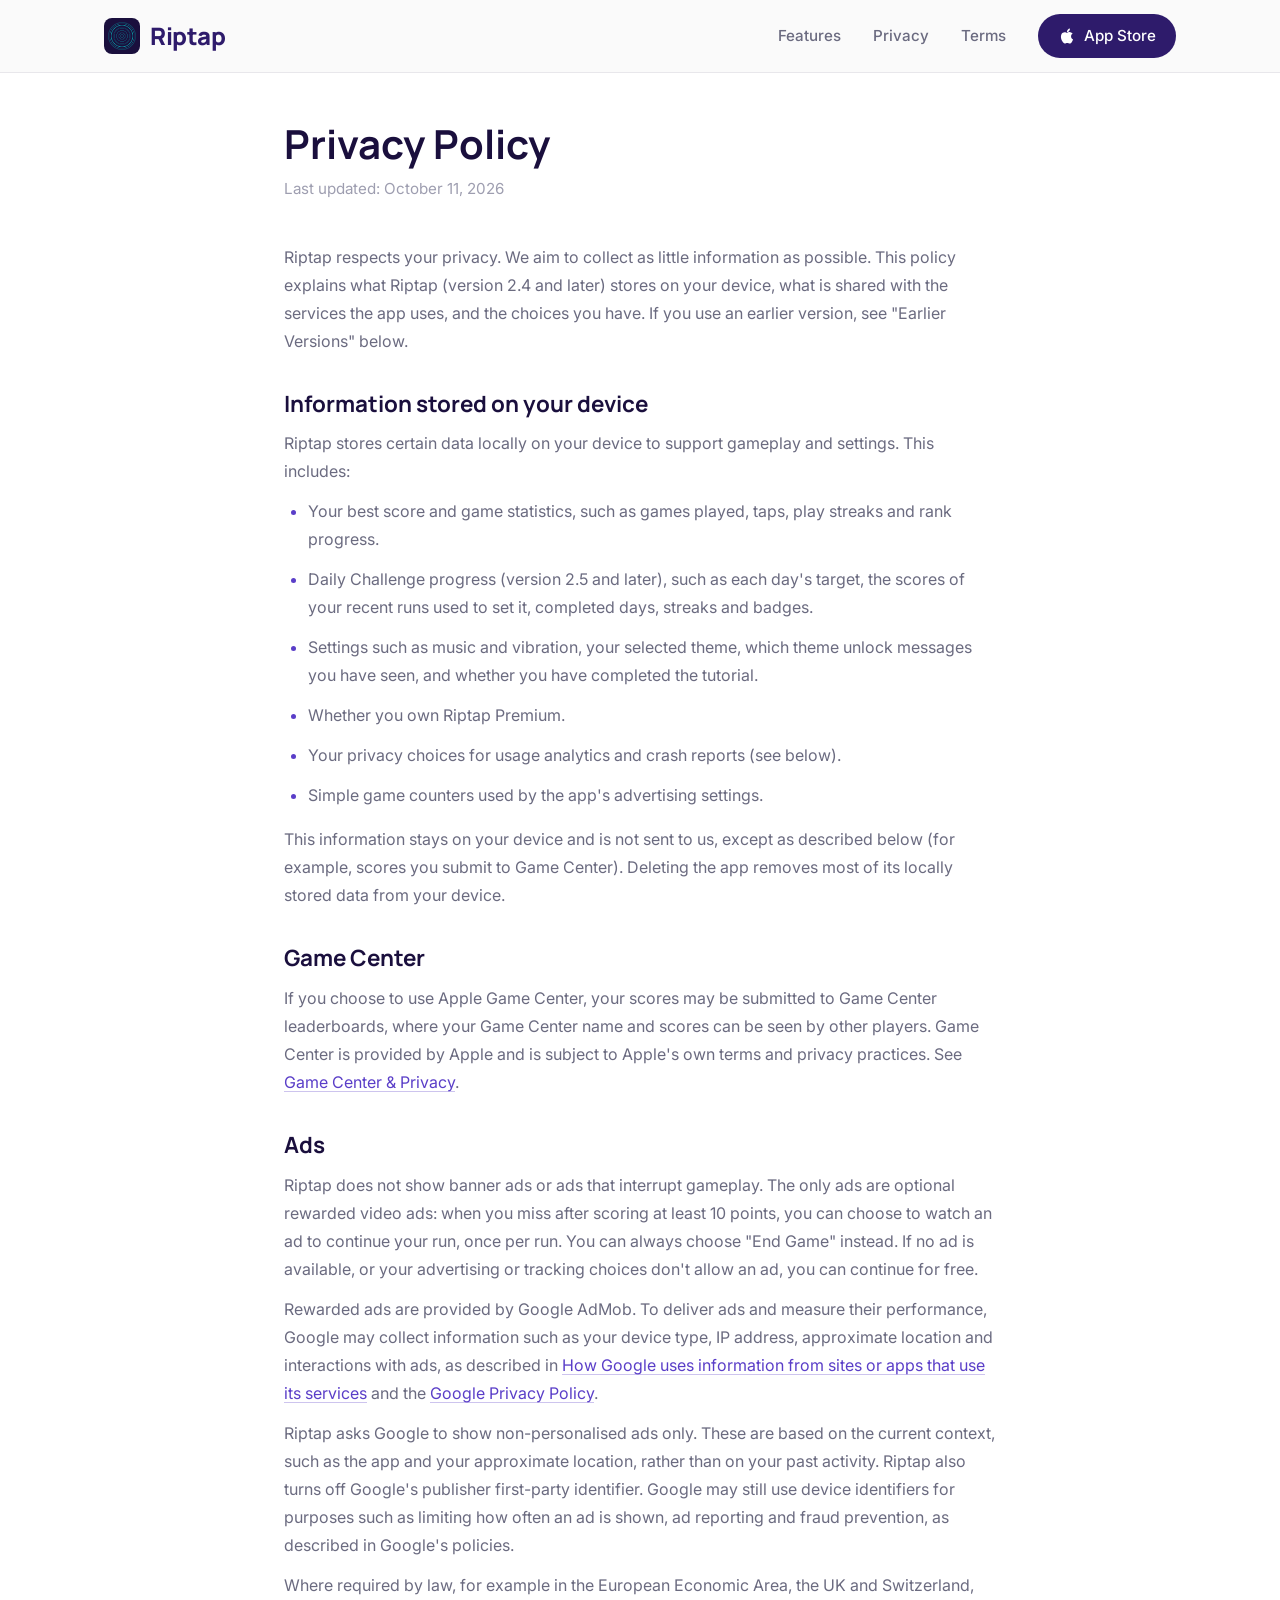
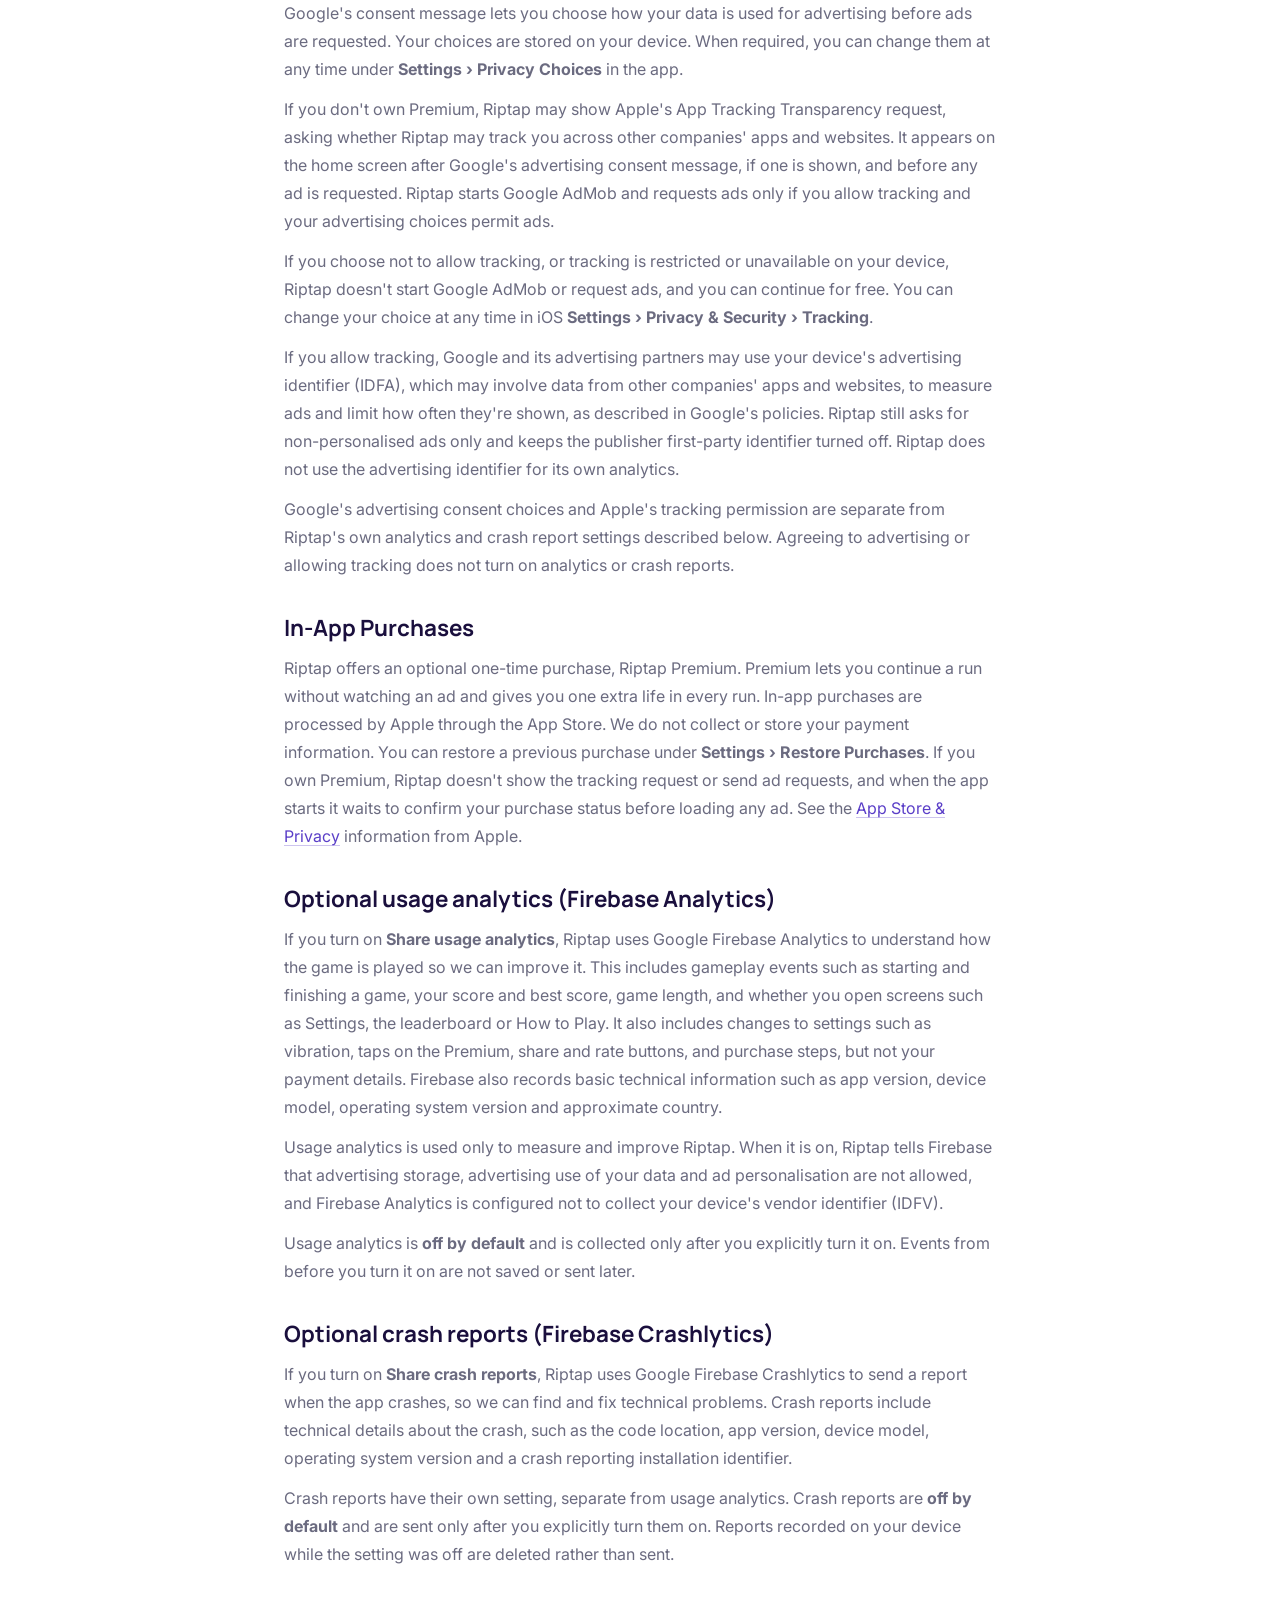
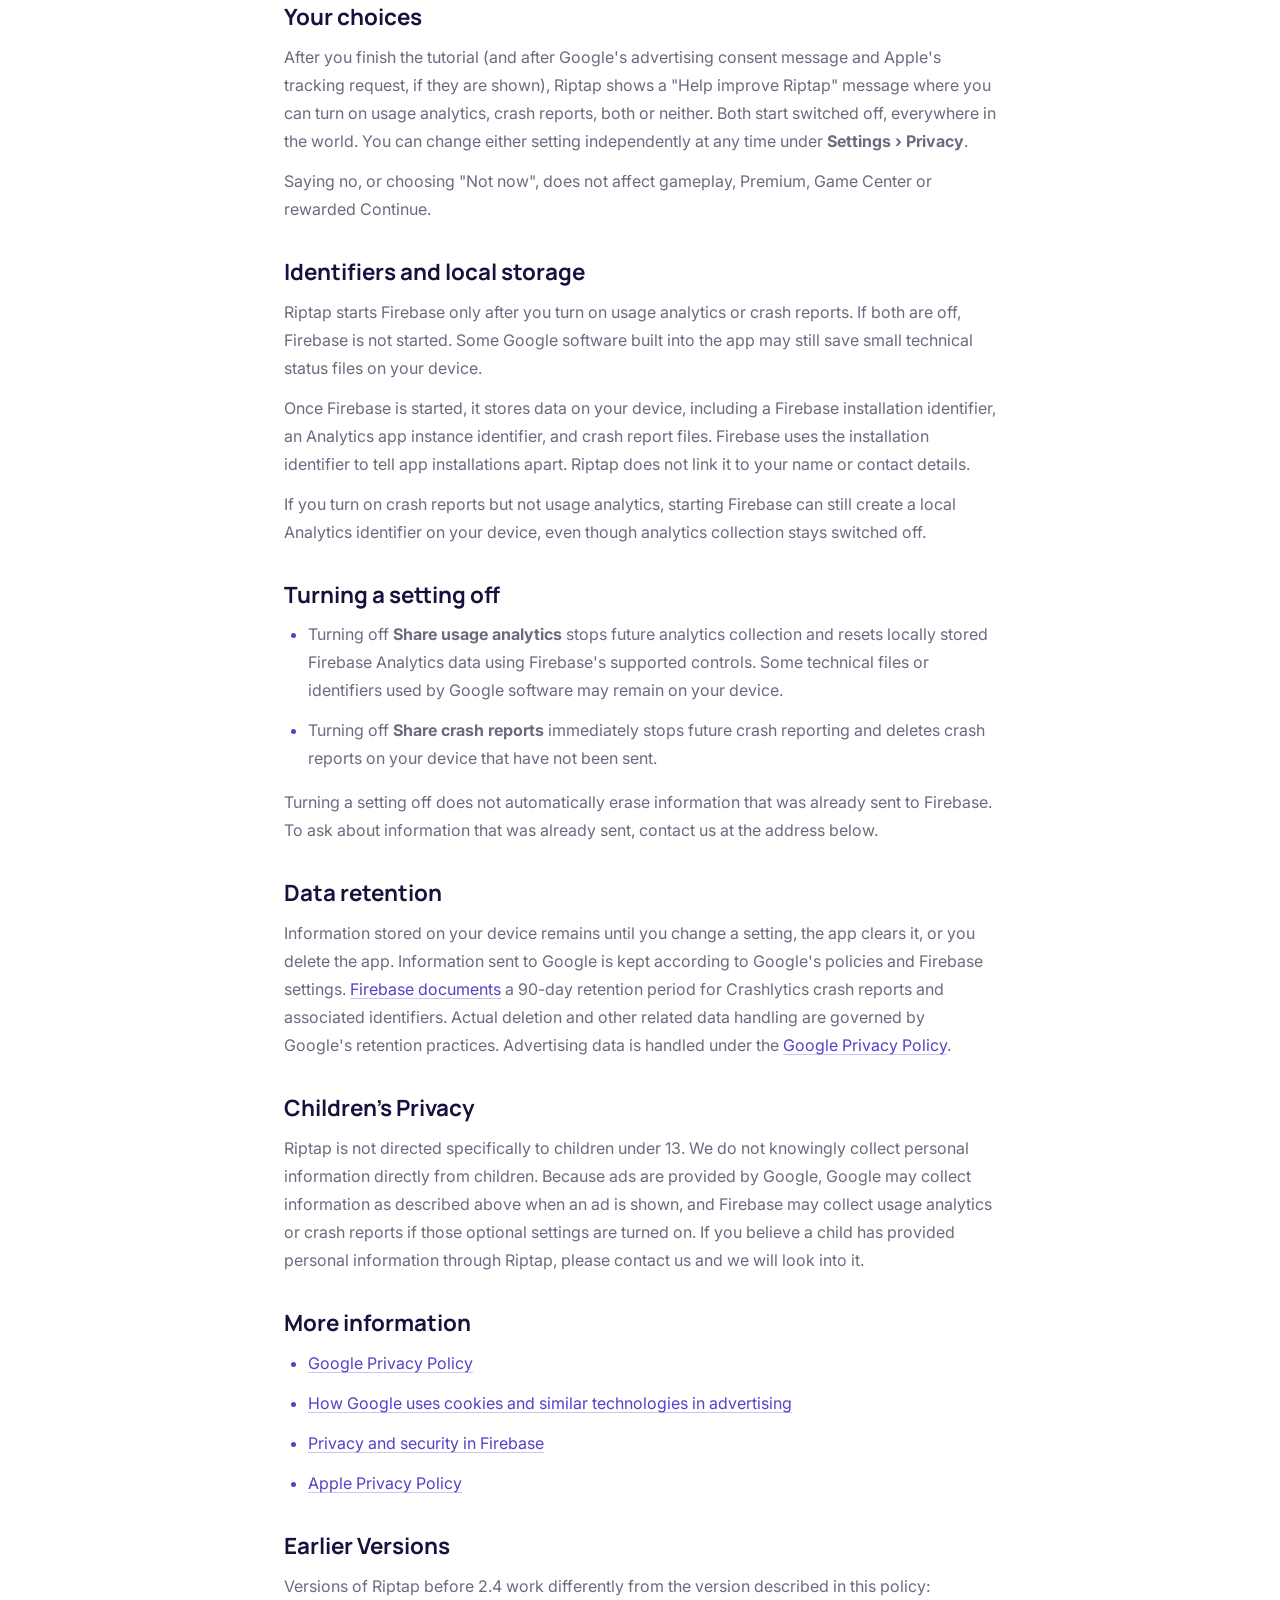
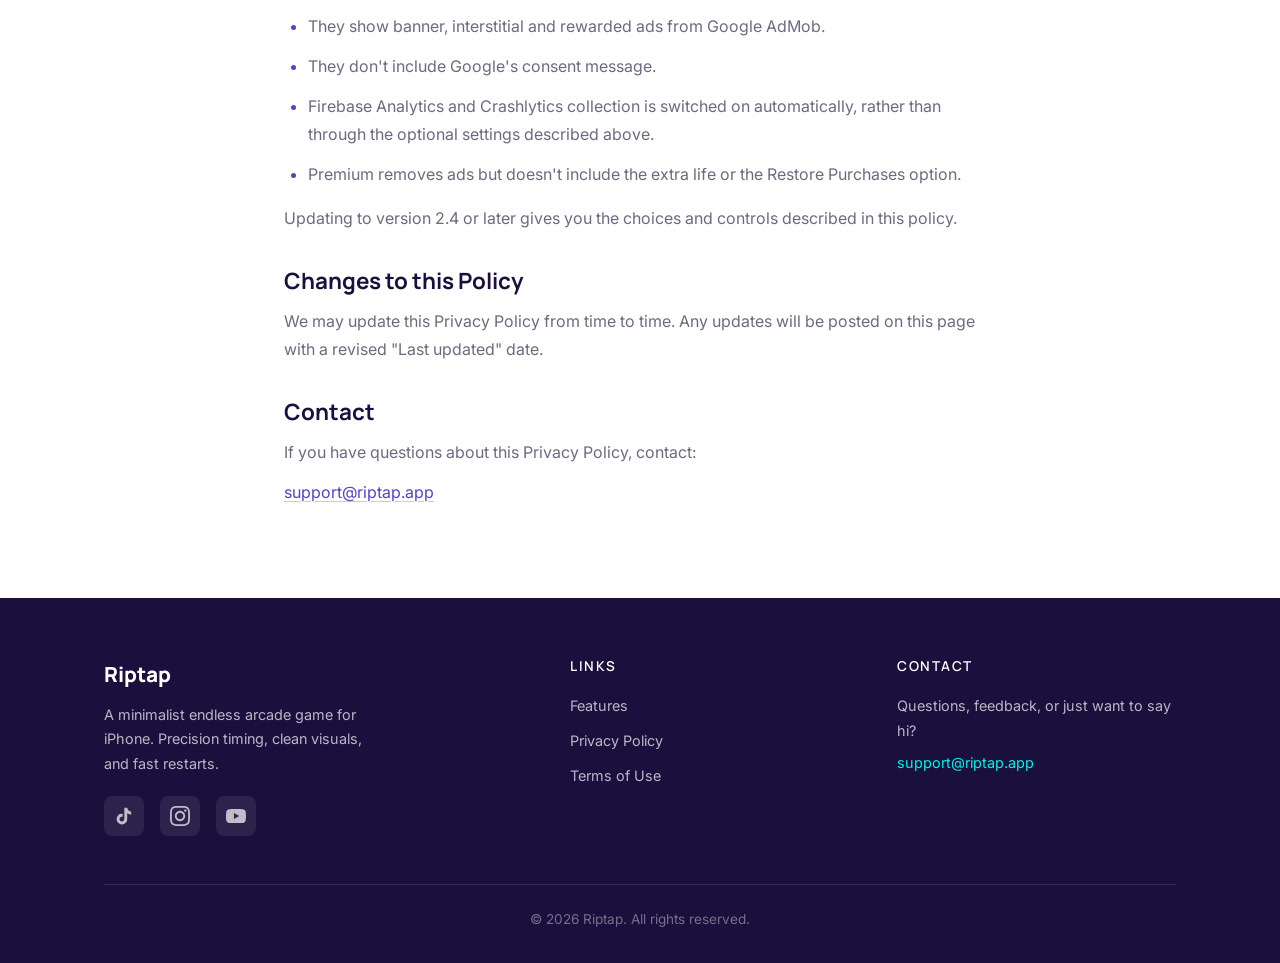
==== commit 30e5d808: "docs: mention locally stored Daily Challenge progress and themes Riptap 2.5 stores Daily Challenge p" ====
--- a/privacy.html
+++ b/privacy.html
@@ -58,7 +58,8 @@
       <p>Riptap stores certain data locally on your device to support gameplay and settings. This includes:</p>
       <ul>
         <li>Your best score and game statistics, such as games played, taps, play streaks and rank progress.</li>
-        <li>Settings such as music and vibration, and whether you have completed the tutorial.</li>
+        <li>Daily Challenge progress (version 2.5 and later), such as each day's target, the scores of your recent runs used to set it, completed days, streaks and badges.</li>
+        <li>Settings such as music and vibration, your selected theme, which theme unlock messages you have seen, and whether you have completed the tutorial.</li>
         <li>Whether you own Riptap Premium.</li>
         <li>Your privacy choices for usage analytics and crash reports (see below).</li>
         <li>Simple game counters used by the app's advertising settings.</li>
